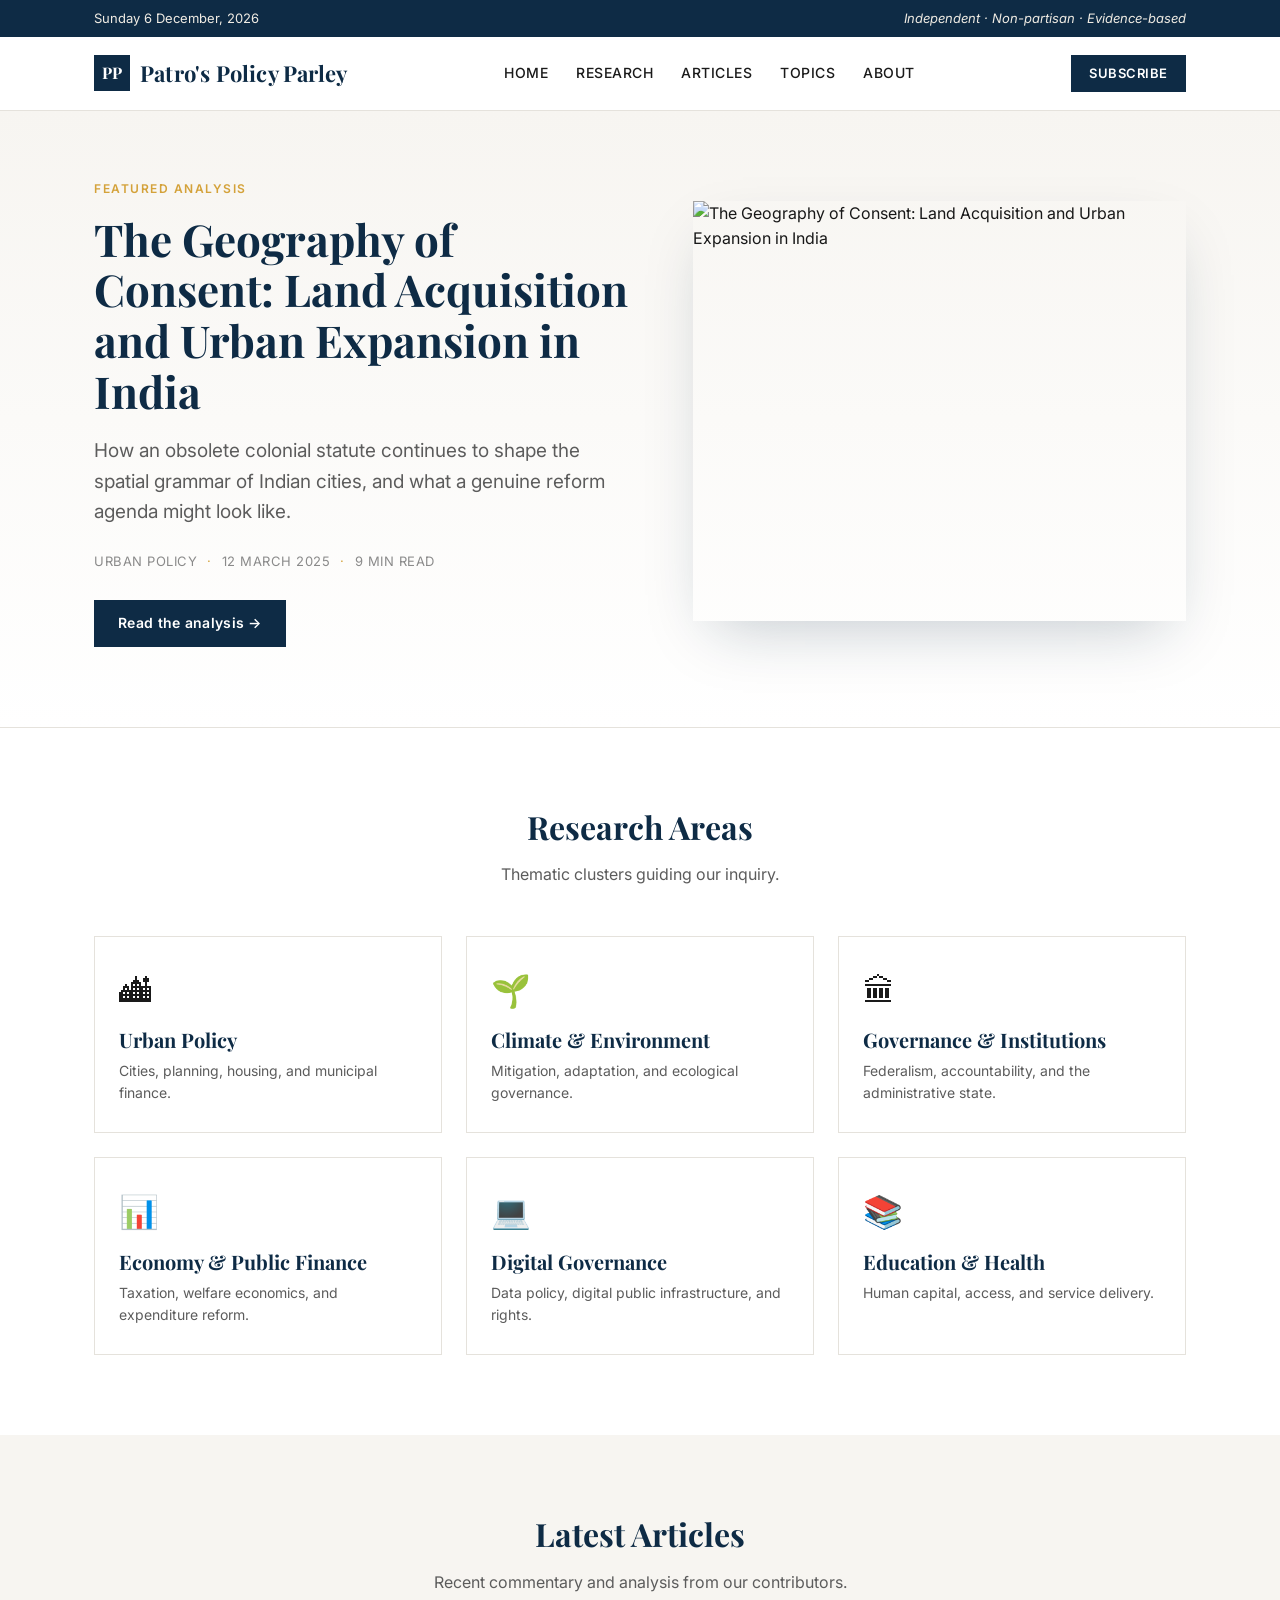
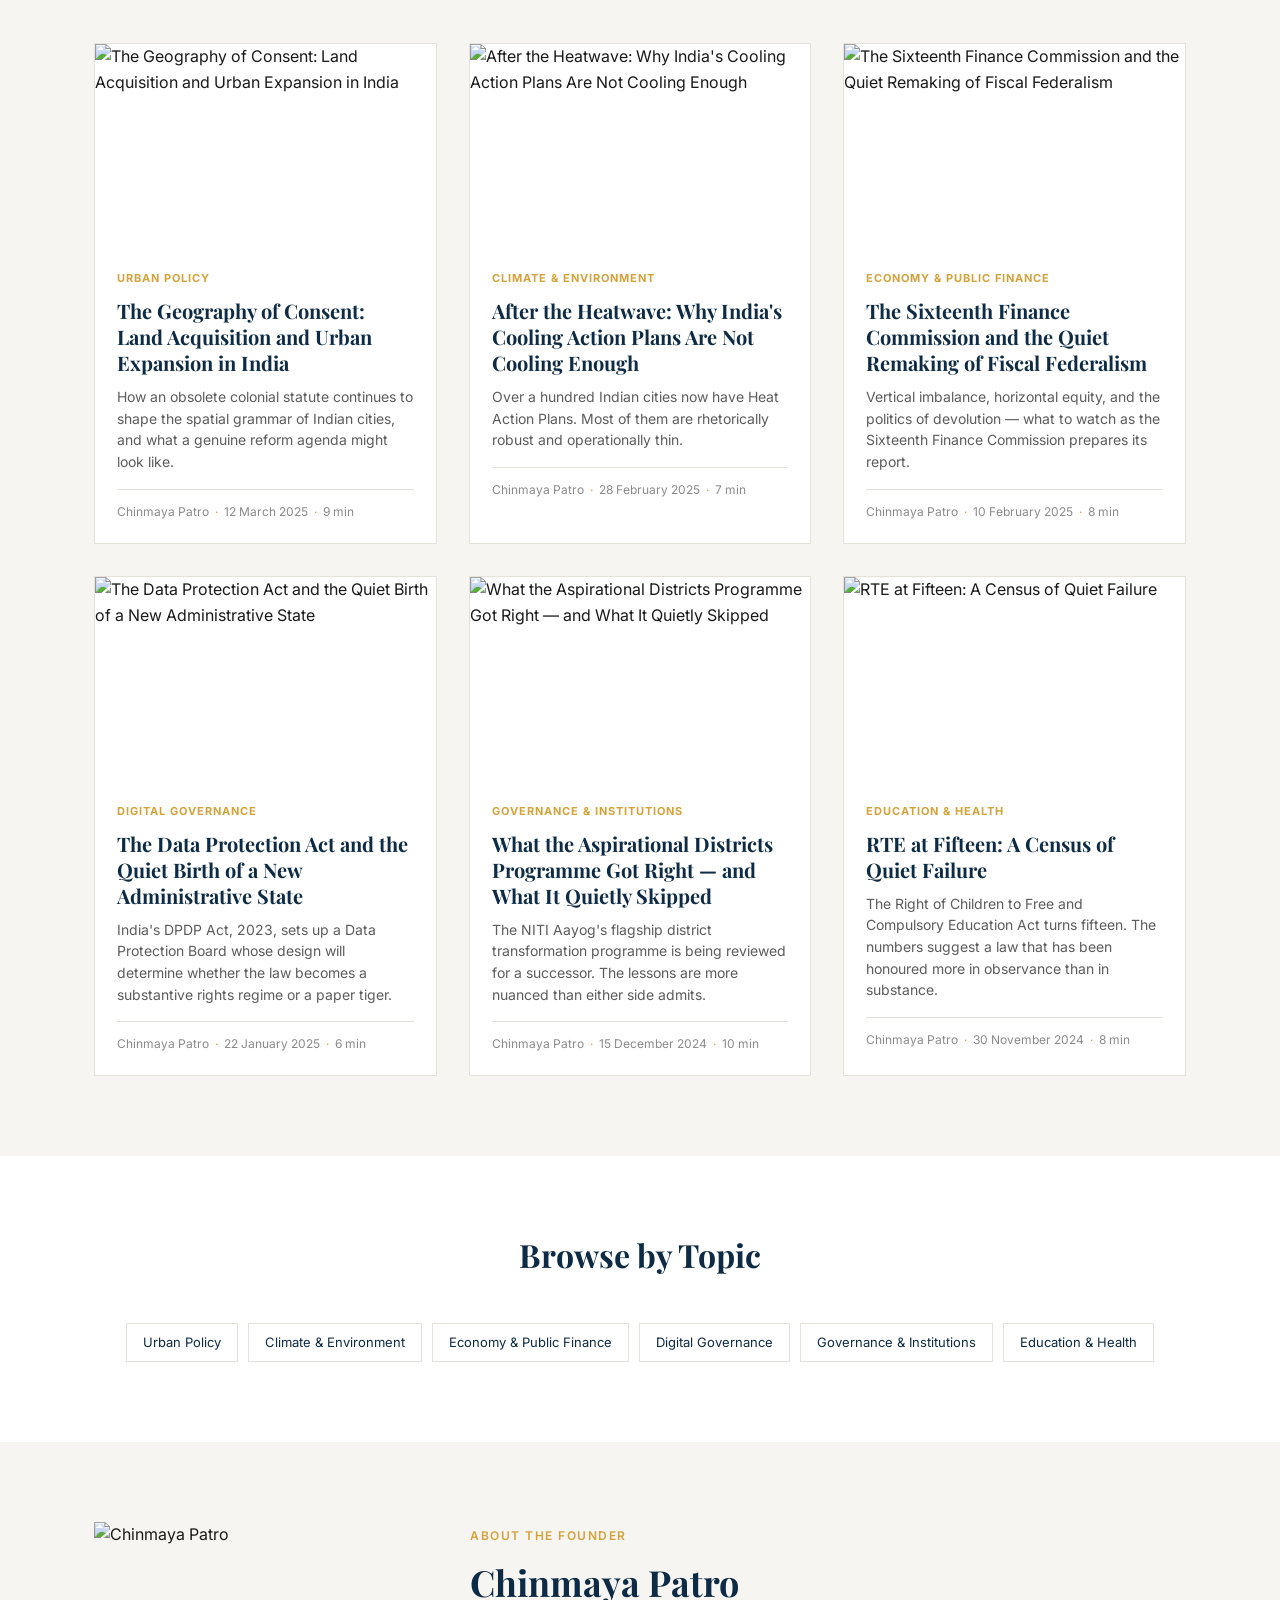
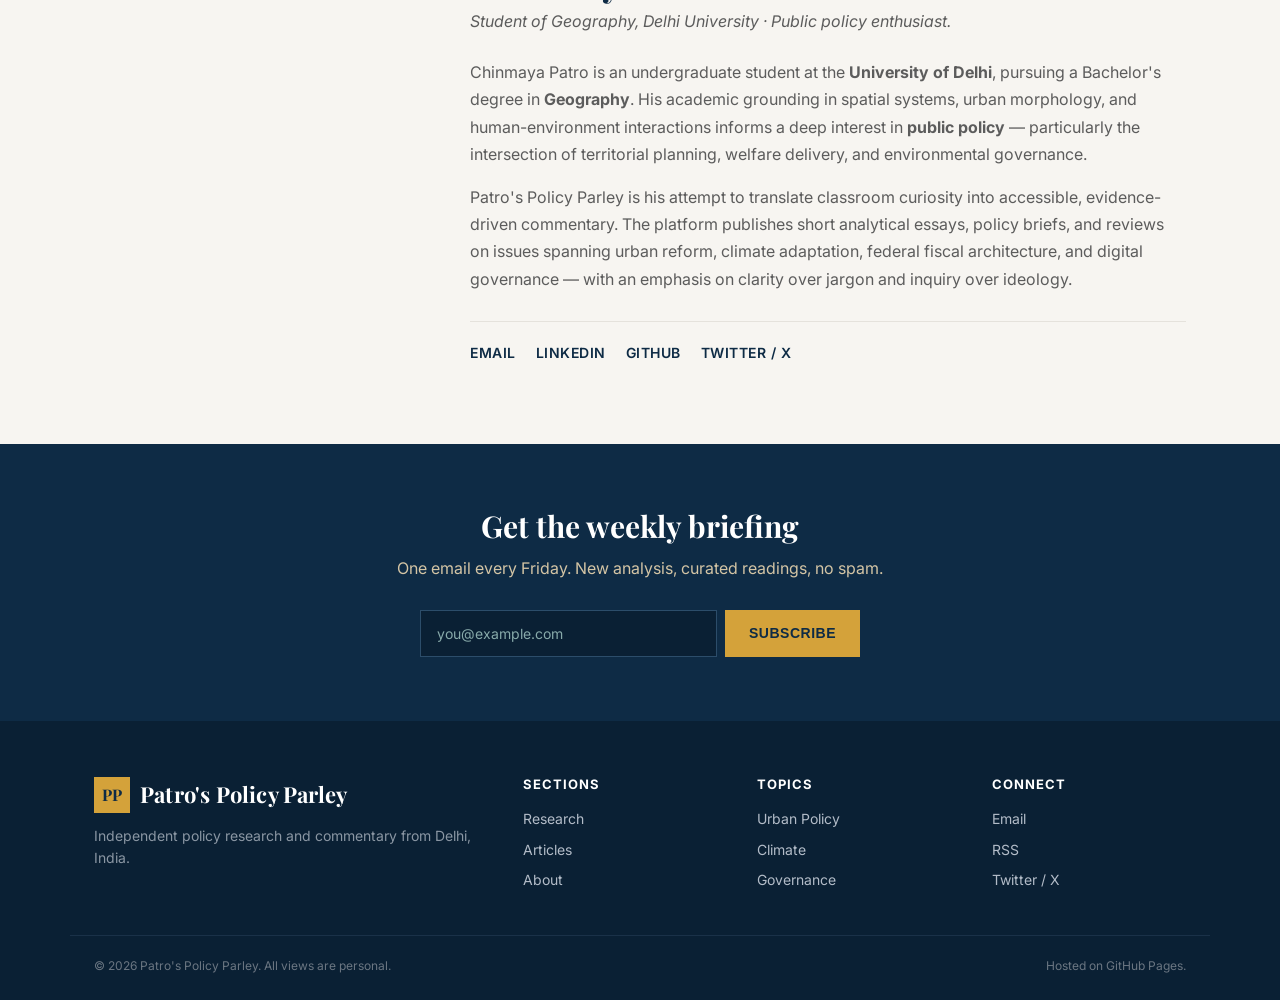
==== index.html @ be8dade0 "Add files via upload" ====
<!DOCTYPE html>
<html lang="en">
<head>
  <meta charset="UTF-8" />
  <meta name="viewport" content="width=device-width, initial-scale=1.0" />
  <title>Patro's Policy Parley — Independent Policy Research & Commentary</title>
  <link rel="preconnect" href="https://fonts.googleapis.com">
  <link rel="preconnect" href="https://fonts.gstatic.com" crossorigin>
  <link href="https://fonts.googleapis.com/css2?family=Playfair+Display:wght@600;700;800&family=Inter:wght@400;500;600;700&display=swap" rel="stylesheet">
  <link rel="stylesheet" href="styles.css" />
</head>
<body>
  <!-- Top Bar -->
  <div class="topbar">
    <div class="container topbar-inner">
      <span class="topbar-date" id="topbarDate"></span>
      <span class="topbar-tagline">Independent · Non-partisan · Evidence-based</span>
    </div>
  </div>

  <!-- Header -->
  <header class="site-header">
    <div class="container header-inner">
      <a href="index.html" class="brand">
        <span class="brand-mark">PP</span>
        <span class="brand-name">Patro's Policy Parley</span>
      </a>
      <nav class="main-nav">
        <a href="index.html">Home</a>
        <a href="index.html#research">Research</a>
        <a href="index.html#articles">Articles</a>
        <a href="index.html#topics">Topics</a>
        <a href="index.html#about">About</a>
      </nav>
      <a href="index.html#subscribe" class="btn-subscribe">Subscribe</a>
    </div>
  </header>

  <!-- Hero -->
  <section class="hero">
    <div class="container hero-grid">
      <div class="hero-text">
        <span class="eyebrow">Featured Analysis</span>
        <h1 id="heroTitle">Loading…</h1>
        <p id="heroExcerpt" class="hero-excerpt"></p>
        <div class="hero-meta" id="heroMeta"></div>
        <a id="heroLink" href="#" class="btn-primary">Read the analysis →</a>
      </div>
      <div class="hero-image">
        <img id="heroImage" src="" alt="Featured article cover" />
      </div>
    </div>
  </section>

  <!-- Research Areas -->
  <section id="research" class="section">
    <div class="container">
      <div class="section-head">
        <h2>Research Areas</h2>
        <p>Thematic clusters guiding our inquiry.</p>
      </div>
      <div class="topics-grid" id="topicsGrid"></div>
    </div>
  </section>

  <!-- Latest Articles -->
  <section id="articles" class="section section-alt">
    <div class="container">
      <div class="section-head">
        <h2>Latest Articles</h2>
        <p>Recent commentary and analysis from our contributors.</p>
      </div>
      <div class="article-grid" id="articleGrid"></div>
    </div>
  </section>

  <!-- Topics Tags -->
  <section id="topics" class="section">
    <div class="container">
      <div class="section-head">
        <h2>Browse by Topic</h2>
      </div>
      <div class="tag-cloud" id="tagCloud"></div>
    </div>
  </section>

  <!-- About -->
  <section id="about" class="section section-alt">
    <div class="container about-grid">
      <div class="about-photo">
        <img src="https://images.unsplash.com/photo-1633332757620-1fd1f9ff0f5b?w=600&q=80" alt="Chinmaya Patro" />
      </div>
      <div class="about-text">
        <span class="eyebrow">About the Founder</span>
        <h2>Chinmaya Patro</h2>
        <p class="about-lede">Student of Geography, Delhi University · Public policy enthusiast.</p>
        <p>
          Chinmaya Patro is an undergraduate student at the <strong>University of Delhi</strong>,
          pursuing a Bachelor's degree in <strong>Geography</strong>. His academic grounding in
          spatial systems, urban morphology, and human-environment interactions informs a
          deep interest in <strong>public policy</strong> — particularly the intersection of
          territorial planning, welfare delivery, and environmental governance.
        </p>
        <p>
          Patro's Policy Parley is his attempt to translate classroom curiosity into accessible,
          evidence-driven commentary. The platform publishes short analytical essays, policy
          briefs, and reviews on issues spanning urban reform, climate adaptation, federal
          fiscal architecture, and digital governance — with an emphasis on clarity over jargon
          and inquiry over ideology.
        </p>
        <div class="about-links">
          <a href="mailto:chinmaya@example.com">Email</a>
          <a href="https://linkedin.com" target="_blank" rel="noopener">LinkedIn</a>
          <a href="https://github.com" target="_blank" rel="noopener">GitHub</a>
          <a href="https://twitter.com" target="_blank" rel="noopener">Twitter / X</a>
        </div>
      </div>
    </div>
  </section>

  <!-- Subscribe -->
  <section id="subscribe" class="subscribe">
    <div class="container subscribe-inner">
      <h2>Get the weekly briefing</h2>
      <p>One email every Friday. New analysis, curated readings, no spam.</p>
      <form class="subscribe-form" onsubmit="event.preventDefault(); alert('Thanks! This is a static demo form.');">
        <input type="email" placeholder="you@example.com" required />
        <button type="submit">Subscribe</button>
      </form>
    </div>
  </section>

  <!-- Footer -->
  <footer class="site-footer">
    <div class="container footer-grid">
      <div>
        <div class="brand">
          <span class="brand-mark">PP</span>
          <span class="brand-name">Patro's Policy Parley</span>
        </div>
        <p class="footer-blurb">Independent policy research and commentary from Delhi, India.</p>
      </div>
      <div>
        <h4>Sections</h4>
        <a href="index.html#research">Research</a>
        <a href="index.html#articles">Articles</a>
        <a href="index.html#about">About</a>
      </div>
      <div>
        <h4>Topics</h4>
        <a href="index.html#topics">Urban Policy</a>
        <a href="index.html#topics">Climate</a>
        <a href="index.html#topics">Governance</a>
      </div>
      <div>
        <h4>Connect</h4>
        <a href="#">Email</a>
        <a href="#">RSS</a>
        <a href="#">Twitter / X</a>
      </div>
    </div>
    <div class="container footer-bottom">
      <span>© <span id="year"></span> Patro's Policy Parley. All views are personal.</span>
      <span>Hosted on GitHub Pages.</span>
    </div>
  </footer>

  <script src="data.js"></script>
  <script src="app.js"></script>
</body>
</html>
---- styles.css ----
:root {
  --bg: #ffffff;
  --bg-alt: #f7f5f1;
  --text: #1a1a1a;
  --text-muted: #5c5c5c;
  --text-faint: #8a8a8a;
  --accent: #0e2b45;       /* navy, classic think-tank */
  --accent-soft: #d4a23a;  /* muted gold */
  --border: #e5e2dc;
  --max-width: 1140px;
  --radius: 4px;
}

* { box-sizing: border-box; }

html { scroll-behavior: smooth; }

body {
  margin: 0;
  font-family: "Inter", -apple-system, BlinkMacSystemFont, "Segoe UI", sans-serif;
  font-size: 16px;
  line-height: 1.6;
  color: var(--text);
  background: var(--bg);
  -webkit-font-smoothing: antialiased;
}

h1, h2, h3, h4 {
  font-family: "Playfair Display", Georgia, serif;
  font-weight: 700;
  line-height: 1.2;
  color: var(--accent);
  margin: 0 0 0.5em;
}

p { margin: 0 0 1em; }

a { color: var(--accent); text-decoration: none; transition: color .15s ease; }
a:hover { color: var(--accent-soft); }

img { max-width: 100%; display: block; }

.container {
  max-width: var(--max-width);
  margin: 0 auto;
  padding: 0 24px;
}

/* Top Bar */
.topbar {
  background: var(--accent);
  color: #f0ece4;
  font-size: 13px;
  padding: 8px 0;
}
.topbar-inner {
  display: flex;
  justify-content: space-between;
  align-items: center;
}
.topbar-tagline { font-style: italic; }
.back-link { color: #f0ece4; }
.back-link:hover { color: var(--accent-soft); }

/* Header */
.site-header {
  background: var(--bg);
  border-bottom: 1px solid var(--border);
  padding: 18px 0;
  position: sticky;
  top: 0;
  z-index: 50;
}
.header-inner {
  display: flex;
  align-items: center;
  justify-content: space-between;
  gap: 24px;
}
.brand {
  display: flex;
  align-items: center;
  gap: 10px;
  color: var(--accent);
  font-weight: 700;
}
.brand-mark {
  display: inline-flex;
  align-items: center;
  justify-content: center;
  width: 36px;
  height: 36px;
  background: var(--accent);
  color: #fff;
  font-family: "Playfair Display", serif;
  font-size: 16px;
  letter-spacing: 0.5px;
}
.brand-name {
  font-family: "Playfair Display", serif;
  font-size: 22px;
  letter-spacing: 0.2px;
}
.main-nav {
  display: flex;
  gap: 28px;
}
.main-nav a {
  font-size: 14px;
  font-weight: 500;
  color: var(--text);
  text-transform: uppercase;
  letter-spacing: 0.5px;
}
.main-nav a:hover { color: var(--accent); }
.btn-subscribe {
  background: var(--accent);
  color: #fff !important;
  padding: 8px 18px;
  font-size: 13px;
  font-weight: 600;
  letter-spacing: 0.5px;
  text-transform: uppercase;
}
.btn-subscribe:hover { background: var(--accent-soft); color: var(--accent) !important; }

/* Hero */
.hero {
  padding: 64px 0 80px;
  border-bottom: 1px solid var(--border);
  background:
    linear-gradient(180deg, var(--bg-alt) 0%, #fff 100%);
}
.hero-grid {
  display: grid;
  grid-template-columns: 1.1fr 1fr;
  gap: 56px;
  align-items: center;
}
.eyebrow {
  display: inline-block;
  font-family: "Inter", sans-serif;
  font-size: 12px;
  font-weight: 600;
  text-transform: uppercase;
  letter-spacing: 1.5px;
  color: var(--accent-soft);
  margin-bottom: 16px;
}
.hero h1 { font-size: 44px; line-height: 1.15; margin-bottom: 20px; }
.hero-excerpt {
  font-size: 19px;
  color: var(--text-muted);
  line-height: 1.6;
  margin-bottom: 24px;
  max-width: 540px;
}
.hero-meta {
  font-size: 13px;
  color: var(--text-faint);
  text-transform: uppercase;
  letter-spacing: 0.5px;
  margin-bottom: 28px;
  display: flex;
  gap: 10px;
  flex-wrap: wrap;
}
.hero-meta .dot { color: var(--accent-soft); }
.btn-primary {
  display: inline-block;
  background: var(--accent);
  color: #fff !important;
  padding: 12px 24px;
  font-size: 14px;
  font-weight: 600;
  letter-spacing: 0.3px;
}
.btn-primary:hover { background: var(--accent-soft); color: var(--accent) !important; }
.hero-image img {
  width: 100%;
  height: 420px;
  object-fit: cover;
  filter: contrast(1.02);
  box-shadow: 0 24px 60px -20px rgba(14,43,69,0.25);
}

/* Section */
.section { padding: 80px 0; }
.section-alt { background: var(--bg-alt); }
.section-head {
  text-align: center;
  margin-bottom: 48px;
}
.section-head h2 { font-size: 32px; }
.section-head p { color: var(--text-muted); font-size: 16px; }

/* Topics Grid */
.topics-grid {
  display: grid;
  grid-template-columns: repeat(3, 1fr);
  gap: 24px;
}
.topic-card {
  background: #fff;
  border: 1px solid var(--border);
  padding: 28px 24px;
  transition: all .2s ease;
}
.topic-card:hover {
  border-color: var(--accent);
  transform: translateY(-2px);
  box-shadow: 0 16px 40px -24px rgba(14,43,69,0.35);
}
.topic-icon { font-size: 32px; margin-bottom: 12px; }
.topic-card h3 { font-size: 20px; margin-bottom: 8px; }
.topic-card p { font-size: 14px; color: var(--text-muted); margin: 0; }

/* Article Grid */
.article-grid {
  display: grid;
  grid-template-columns: repeat(3, 1fr);
  gap: 32px;
}
.article-card {
  display: flex;
  flex-direction: column;
  background: #fff;
  border: 1px solid var(--border);
  color: var(--text);
  transition: all .2s ease;
}
.article-card:hover {
  border-color: var(--accent);
  transform: translateY(-3px);
  box-shadow: 0 20px 50px -25px rgba(14,43,69,0.3);
  color: var(--text);
}
.article-card-img img {
  width: 100%;
  height: 200px;
  object-fit: cover;
}
.article-card-body { padding: 20px 22px 22px; }
.article-card-cat {
  display: inline-block;
  font-size: 11px;
  font-weight: 700;
  letter-spacing: 1px;
  text-transform: uppercase;
  color: var(--accent-soft);
  margin-bottom: 10px;
}
.article-card h3 { font-size: 20px; line-height: 1.3; margin-bottom: 10px; }
.article-card p {
  font-size: 14px;
  color: var(--text-muted);
  margin-bottom: 16px;
  line-height: 1.55;
}
.article-card-meta {
  font-size: 12px;
  color: var(--text-faint);
  display: flex;
  gap: 6px;
  flex-wrap: wrap;
  border-top: 1px solid var(--border);
  padding-top: 12px;
}
.article-card-meta .dot { color: var(--accent-soft); }

/* Tag Cloud */
.tag-cloud {
  display: flex;
  flex-wrap: wrap;
  gap: 10px;
  justify-content: center;
}
.tag {
  display: inline-block;
  padding: 8px 16px;
  border: 1px solid var(--border);
  background: #fff;
  font-size: 13px;
  color: var(--accent);
}
.tag:hover { background: var(--accent); color: #fff !important; border-color: var(--accent); }

/* About */
.about-grid {
  display: grid;
  grid-template-columns: 320px 1fr;
  gap: 56px;
  align-items: start;
}
.about-photo img {
  width: 100%;
  aspect-ratio: 1 / 1;
  object-fit: cover;
  filter: grayscale(0.1);
}
.about-text h2 { font-size: 36px; margin-bottom: 4px; }
.about-lede {
  font-size: 17px;
  color: var(--accent-soft);
  font-style: italic;
  margin-bottom: 24px;
}
.about-text p {
  font-size: 16px;
  line-height: 1.7;
  color: var(--text-muted);
}
.about-links {
  display: flex;
  gap: 20px;
  margin-top: 28px;
  padding-top: 20px;
  border-top: 1px solid var(--border);
  font-size: 14px;
  font-weight: 600;
  text-transform: uppercase;
  letter-spacing: 0.5px;
}

/* Subscribe */
.subscribe {
  background: var(--accent);
  color: #fff;
  padding: 64px 0;
  text-align: center;
}
.subscribe h2 { color: #fff; font-size: 30px; margin-bottom: 12px; }
.subscribe p { color: #d4c5a5; margin-bottom: 28px; }
.subscribe-form {
  display: flex;
  gap: 8px;
  max-width: 440px;
  margin: 0 auto;
}
.subscribe-form input {
  flex: 1;
  padding: 14px 16px;
  border: 1px solid #2c4d6a;
  background: #0a2034;
  color: #fff;
  font-size: 14px;
  font-family: inherit;
}
.subscribe-form input::placeholder { color: #8aa; }
.subscribe-form button {
  padding: 14px 24px;
  background: var(--accent-soft);
  border: none;
  color: var(--accent);
  font-weight: 700;
  font-size: 14px;
  cursor: pointer;
  text-transform: uppercase;
  letter-spacing: 0.5px;
}
.subscribe-form button:hover { background: #e6b755; }

/* Article Page */
.article-page { padding: 48px 0 64px; }
.article-container {
  max-width: 760px;
  margin: 0 auto;
}
.article-header { text-align: center; margin-bottom: 36px; }
.article-header h1 { font-size: 40px; line-height: 1.2; margin: 12px 0 28px; }
.article-byline {
  display: flex;
  justify-content: center;
  border-top: 1px solid var(--border);
  border-bottom: 1px solid var(--border);
  padding: 20px 0;
}
.author {
  display: flex;
  align-items: center;
  gap: 14px;
}
.author img {
  width: 56px;
  height: 56px;
  border-radius: 50%;
  object-fit: cover;
}
.author-name { font-weight: 600; color: var(--text); font-size: 15px; }
.author-meta { font-size: 13px; color: var(--text-faint); }
.article-cover {
  margin: 0 0 36px;
}
.article-cover img { width: 100%; max-height: 460px; object-fit: cover; }
.article-body {
  font-family: "Source Serif 4", Georgia, serif;
  font-size: 19px;
  line-height: 1.75;
  color: #232323;
}
.article-body p { margin-bottom: 1.4em; }
.article-body p:first-letter {
  font-family: "Playfair Display", serif;
  font-size: 3.4em;
  font-weight: 700;
  float: left;
  line-height: 0.9;
  padding: 4px 10px 0 0;
  color: var(--accent);
}
.article-footer {
  margin-top: 48px;
  padding-top: 24px;
  border-top: 1px solid var(--border);
}
.article-disclaimer {
  font-size: 13px;
  color: var(--text-faint);
  font-style: italic;
  text-align: center;
  margin-bottom: 20px;
}
.article-share {
  display: flex;
  gap: 20px;
  justify-content: center;
  font-size: 13px;
  font-weight: 600;
  text-transform: uppercase;
  letter-spacing: 0.5px;
}

/* Footer */
.site-footer {
  background: #0a2034;
  color: #c5cad3;
  padding: 56px 0 24px;
}
.footer-grid {
  display: grid;
  grid-template-columns: 2fr 1fr 1fr 1fr;
  gap: 40px;
  padding-bottom: 36px;
  border-bottom: 1px solid #1a3148;
}
.footer-grid .brand { color: #fff; }
.footer-grid .brand-mark { background: var(--accent-soft); color: var(--accent); }
.footer-blurb { font-size: 14px; color: #8a96a3; margin-top: 12px; }
.footer-grid h4 {
  color: #fff;
  font-family: "Inter", sans-serif;
  font-size: 13px;
  text-transform: uppercase;
  letter-spacing: 1px;
  margin-bottom: 16px;
}
.footer-grid a {
  display: block;
  color: #b3bcc8;
  font-size: 14px;
  margin-bottom: 8px;
}
.footer-grid a:hover { color: var(--accent-soft); }
.footer-bottom {
  display: flex;
  justify-content: space-between;
  font-size: 12px;
  color: #6b7682;
  padding-top: 20px;
}

/* Responsive */
@media (max-width: 900px) {
  .hero-grid { grid-template-columns: 1fr; gap: 32px; }
  .hero-image img { height: 300px; }
  .hero h1 { font-size: 32px; }
  .topics-grid { grid-template-columns: repeat(2, 1fr); }
  .article-grid { grid-template-columns: repeat(2, 1fr); }
  .about-grid { grid-template-columns: 1fr; gap: 32px; }
  .about-photo img { max-width: 280px; }
  .footer-grid { grid-template-columns: 1fr 1fr; }
  .main-nav { display: none; }
}
@media (max-width: 600px) {
  .topics-grid, .article-grid { grid-template-columns: 1fr; }
  .article-header h1 { font-size: 28px; }
  .article-body { font-size: 17px; }
  .footer-grid { grid-template-columns: 1fr; }
  .footer-bottom { flex-direction: column; gap: 8px; }
  .subscribe-form { flex-direction: column; }
}
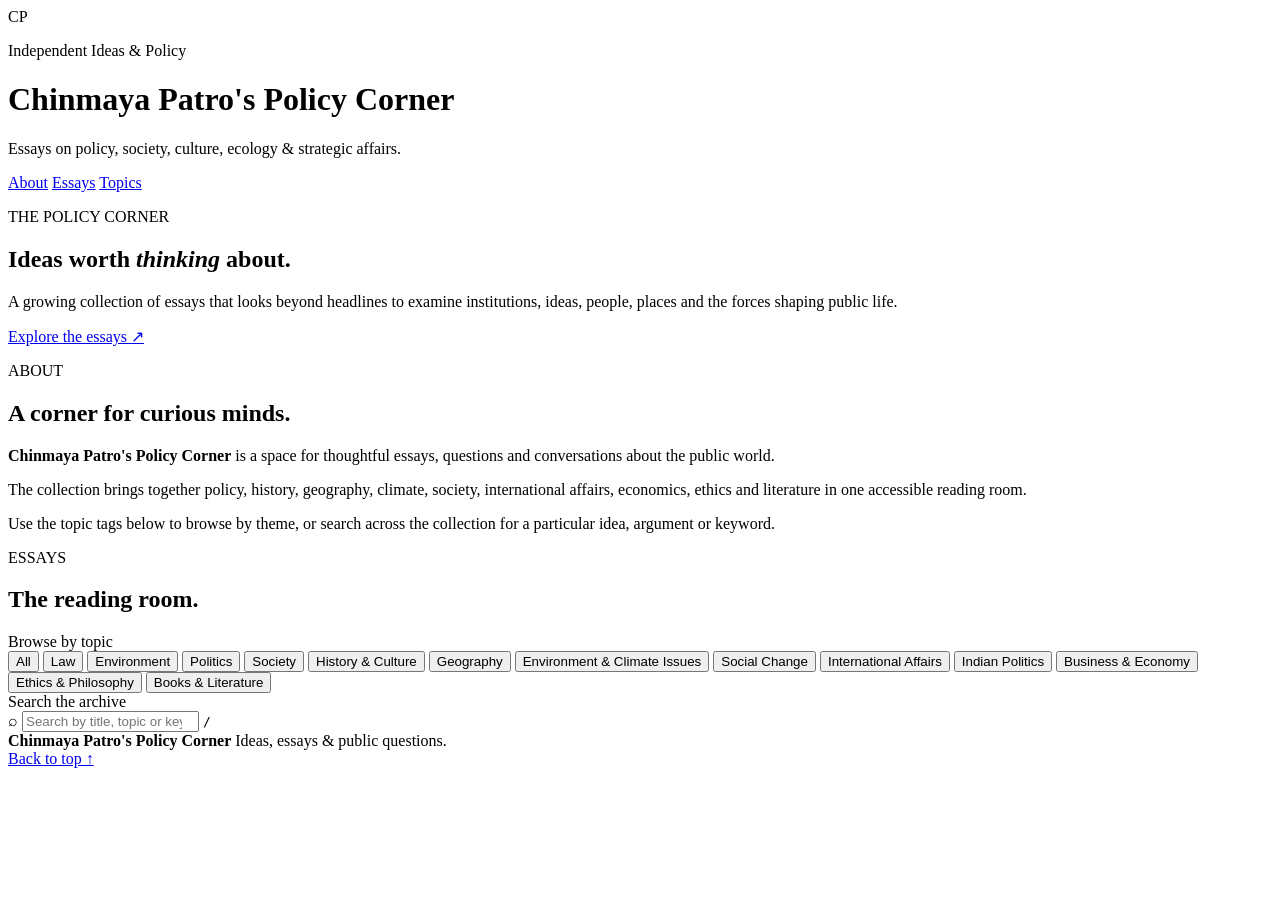
==== commit 429c034c: "Update index.html" ====
--- a/index.html
+++ b/index.html
@@ -1,171 +1,128 @@
 <!DOCTYPE html>
 <html lang="en">
 <head>
-  <meta charset="UTF-8" />
-  <meta name="viewport" content="width=device-width, initial-scale=1.0" />
-  <title>Patro's Policy Parley — Independent Policy Research & Commentary</title>
-  <link rel="preconnect" href="https://fonts.googleapis.com">
-  <link rel="preconnect" href="https://fonts.gstatic.com" crossorigin>
-  <link href="https://fonts.googleapis.com/css2?family=Playfair+Display:wght@600;700;800&family=Inter:wght@400;500;600;700&display=swap" rel="stylesheet">
-  <link rel="stylesheet" href="styles.css" />
+  <meta charset="UTF-8">
+  <meta name="viewport" content="width=device-width, initial-scale=1.0">
+  <meta name="description" content="Chinmaya Patro's Policy Corner — essays and ideas on policy, society, culture, ecology and global affairs.">
+  <title>Chinmaya Patro's Policy Corner</title>
+  <link rel="stylesheet" href="css/styles.css">
 </head>
 <body>
-  <!-- Top Bar -->
-  <div class="topbar">
-    <div class="container topbar-inner">
-      <span class="topbar-date" id="topbarDate"></span>
-      <span class="topbar-tagline">Independent · Non-partisan · Evidence-based</span>
-    </div>
+  <div class="site-shell">
+
+    <header class="masthead">
+      <div class="brand-mark" aria-hidden="true">CP</div>
+      <div class="brand-copy">
+        <p class="eyebrow">Independent Ideas &amp; Policy</p>
+        <h1>Chinmaya Patro's <span>Policy Corner</span></h1>
+        <p class="tagline">Essays on policy, society, culture, ecology &amp; strategic affairs.</p>
+      </div>
+    </header>
+
+    <nav class="site-nav" aria-label="Primary navigation">
+      <a href="#about">About</a>
+      <a href="#essays">Essays</a>
+      <a href="#topics">Topics</a>
+    </nav>
+
+    <main>
+      <section class="hero" aria-labelledby="hero-title">
+        <div class="hero-copy">
+          <p class="section-kicker">THE POLICY CORNER</p>
+          <h2 id="hero-title">Ideas worth <em>thinking</em> about.</h2>
+          <p class="hero-lede">
+            A growing collection of essays that looks beyond headlines to examine institutions,
+            ideas, people, places and the forces shaping public life.
+          </p>
+          <a class="hero-cta" href="#essays">Explore the essays <span>↗</span></a>
+        </div>
+        <div class="hero-art" aria-hidden="true">
+          <div class="orbit orbit-one"></div>
+          <div class="orbit orbit-two"></div>
+          <div class="sun"></div>
+          <div class="dot dot-a"></div>
+          <div class="dot dot-b"></div>
+          <div class="dot dot-c"></div>
+        </div>
+      </section>
+
+      <section class="about-section" id="about" aria-labelledby="about-title">
+        <div class="section-heading">
+          <p class="section-kicker">ABOUT</p>
+          <h2 id="about-title">A corner for <span>curious minds.</span></h2>
+        </div>
+        <div class="about-grid">
+          <p class="about-lede">
+            <strong>Chinmaya Patro's Policy Corner</strong> is a space for thoughtful essays,
+            questions and conversations about the public world.
+          </p>
+          <div class="about-text">
+            <p>
+              The collection brings together policy, history, geography, climate, society,
+              international affairs, economics, ethics and literature in one accessible reading room.
+            </p>
+            <p>
+              Use the topic tags below to browse by theme, or search across the collection for a
+              particular idea, argument or keyword.
+            </p>
+          </div>
+        </div>
+      </section>
+
+      <section class="essays-section" id="essays" aria-labelledby="essays-title">
+        <div class="section-heading essays-heading">
+          <div>
+            <p class="section-kicker">ESSAYS</p>
+            <h2 id="essays-title">The reading room.</h2>
+          </div>
+          <span class="essay-count" id="essay-count" aria-live="polite"></span>
+        </div>
+
+        <div class="topic-area" id="topics">
+          <div class="topic-label">Browse by topic</div>
+          <nav class="topic-nav" id="topic-filters" aria-label="Essay topics">
+            <button class="topic-btn active" data-topic="all">All</button>
+            <button class="topic-btn" data-topic="law">Law</button>
+            <button class="topic-btn" data-topic="environment">Environment</button>
+            <button class="topic-btn" data-topic="politics">Politics</button>
+            <button class="topic-btn" data-topic="society">Society</button>
+            <button class="topic-btn" data-topic="history-culture">History &amp; Culture</button>
+            <button class="topic-btn" data-topic="geography">Geography</button>
+            <button class="topic-btn" data-topic="environment-climate">Environment &amp; Climate Issues</button>
+            <button class="topic-btn" data-topic="social-change">Social Change</button>
+            <button class="topic-btn" data-topic="international-affairs">International Affairs</button>
+            <button class="topic-btn" data-topic="indian-politics">Indian Politics</button>
+            <button class="topic-btn" data-topic="business-economy">Business &amp; Economy</button>
+            <button class="topic-btn" data-topic="ethics-philosophy">Ethics &amp; Philosophy</button>
+            <button class="topic-btn" data-topic="books-literature">Books &amp; Literature</button>
+          </nav>
+        </div>
+
+        <div class="search-container">
+          <label class="search-label" for="search-box">Search the archive</label>
+          <div class="search-wrap">
+            <span class="search-icon" aria-hidden="true">⌕</span>
+            <input type="search" id="search-box" class="search-input" placeholder="Search by title, topic or keyword..." autocomplete="off">
+            <kbd>/</kbd>
+          </div>
+        </div>
+
+        <main class="article-grid" id="article-list" aria-live="polite">
+          <!-- Dynamic cards rendered by JS -->
+        </main>
+      </section>
+    </main>
+
+    <footer class="site-footer">
+      <div>
+        <strong>Chinmaya Patro's Policy Corner</strong>
+        <span>Ideas, essays &amp; public questions.</span>
+      </div>
+      <a href="#top" onclick="window.scrollTo({top:0, behavior:'smooth'}); return false;">Back to top ↑</a>
+    </footer>
   </div>
 
-  <!-- Header -->
-  <header class="site-header">
-    <div class="container header-inner">
-      <a href="index.html" class="brand">
-        <span class="brand-mark">PP</span>
-        <span class="brand-name">Patro's Policy Parley</span>
-      </a>
-      <nav class="main-nav">
-        <a href="index.html">Home</a>
-        <a href="index.html#research">Research</a>
-        <a href="index.html#articles">Articles</a>
-        <a href="index.html#topics">Topics</a>
-        <a href="index.html#about">About</a>
-      </nav>
-      <a href="index.html#subscribe" class="btn-subscribe">Subscribe</a>
-    </div>
-  </header>
-
-  <!-- Hero -->
-  <section class="hero">
-    <div class="container hero-grid">
-      <div class="hero-text">
-        <span class="eyebrow">Featured Analysis</span>
-        <h1 id="heroTitle">Loading…</h1>
-        <p id="heroExcerpt" class="hero-excerpt"></p>
-        <div class="hero-meta" id="heroMeta"></div>
-        <a id="heroLink" href="#" class="btn-primary">Read the analysis →</a>
-      </div>
-      <div class="hero-image">
-        <img id="heroImage" src="" alt="Featured article cover" />
-      </div>
-    </div>
-  </section>
-
-  <!-- Research Areas -->
-  <section id="research" class="section">
-    <div class="container">
-      <div class="section-head">
-        <h2>Research Areas</h2>
-        <p>Thematic clusters guiding our inquiry.</p>
-      </div>
-      <div class="topics-grid" id="topicsGrid"></div>
-    </div>
-  </section>
-
-  <!-- Latest Articles -->
-  <section id="articles" class="section section-alt">
-    <div class="container">
-      <div class="section-head">
-        <h2>Latest Articles</h2>
-        <p>Recent commentary and analysis from our contributors.</p>
-      </div>
-      <div class="article-grid" id="articleGrid"></div>
-    </div>
-  </section>
-
-  <!-- Topics Tags -->
-  <section id="topics" class="section">
-    <div class="container">
-      <div class="section-head">
-        <h2>Browse by Topic</h2>
-      </div>
-      <div class="tag-cloud" id="tagCloud"></div>
-    </div>
-  </section>
-
-  <!-- About -->
-  <section id="about" class="section section-alt">
-    <div class="container about-grid">
-      <div class="about-photo">
-        <img src="https://images.unsplash.com/photo-1633332757620-1fd1f9ff0f5b?w=600&q=80" alt="Chinmaya Patro" />
-      </div>
-      <div class="about-text">
-        <span class="eyebrow">About the Founder</span>
-        <h2>Chinmaya Patro</h2>
-        <p class="about-lede">Student of Geography, Delhi University · Public policy enthusiast.</p>
-        <p>
-          Chinmaya Patro is an undergraduate student at the <strong>University of Delhi</strong>,
-          pursuing a Bachelor's degree in <strong>Geography</strong>. His academic grounding in
-          spatial systems, urban morphology, and human-environment interactions informs a
-          deep interest in <strong>public policy</strong> — particularly the intersection of
-          territorial planning, welfare delivery, and environmental governance.
-        </p>
-        <p>
-          Patro's Policy Parley is his attempt to translate classroom curiosity into accessible,
-          evidence-driven commentary. The platform publishes short analytical essays, policy
-          briefs, and reviews on issues spanning urban reform, climate adaptation, federal
-          fiscal architecture, and digital governance — with an emphasis on clarity over jargon
-          and inquiry over ideology.
-        </p>
-        <div class="about-links">
-          <a href="mailto:chinmaya@example.com">Email</a>
-          <a href="https://linkedin.com" target="_blank" rel="noopener">LinkedIn</a>
-          <a href="https://github.com" target="_blank" rel="noopener">GitHub</a>
-          <a href="https://twitter.com" target="_blank" rel="noopener">Twitter / X</a>
-        </div>
-      </div>
-    </div>
-  </section>
-
-  <!-- Subscribe -->
-  <section id="subscribe" class="subscribe">
-    <div class="container subscribe-inner">
-      <h2>Get the weekly briefing</h2>
-      <p>One email every Friday. New analysis, curated readings, no spam.</p>
-      <form class="subscribe-form" onsubmit="event.preventDefault(); alert('Thanks! This is a static demo form.');">
-        <input type="email" placeholder="you@example.com" required />
-        <button type="submit">Subscribe</button>
-      </form>
-    </div>
-  </section>
-
-  <!-- Footer -->
-  <footer class="site-footer">
-    <div class="container footer-grid">
-      <div>
-        <div class="brand">
-          <span class="brand-mark">PP</span>
-          <span class="brand-name">Patro's Policy Parley</span>
-        </div>
-        <p class="footer-blurb">Independent policy research and commentary from Delhi, India.</p>
-      </div>
-      <div>
-        <h4>Sections</h4>
-        <a href="index.html#research">Research</a>
-        <a href="index.html#articles">Articles</a>
-        <a href="index.html#about">About</a>
-      </div>
-      <div>
-        <h4>Topics</h4>
-        <a href="index.html#topics">Urban Policy</a>
-        <a href="index.html#topics">Climate</a>
-        <a href="index.html#topics">Governance</a>
-      </div>
-      <div>
-        <h4>Connect</h4>
-        <a href="#">Email</a>
-        <a href="#">RSS</a>
-        <a href="#">Twitter / X</a>
-      </div>
-    </div>
-    <div class="container footer-bottom">
-      <span>© <span id="year"></span> Patro's Policy Parley. All views are personal.</span>
-      <span>Hosted on GitHub Pages.</span>
-    </div>
-  </footer>
-
-  <script src="data.js"></script>
-  <script src="app.js"></script>
+  <script src="js/articles-data.js"></script>
+  <script src="js/app.js"></script>
 </body>
-</html>+</html>
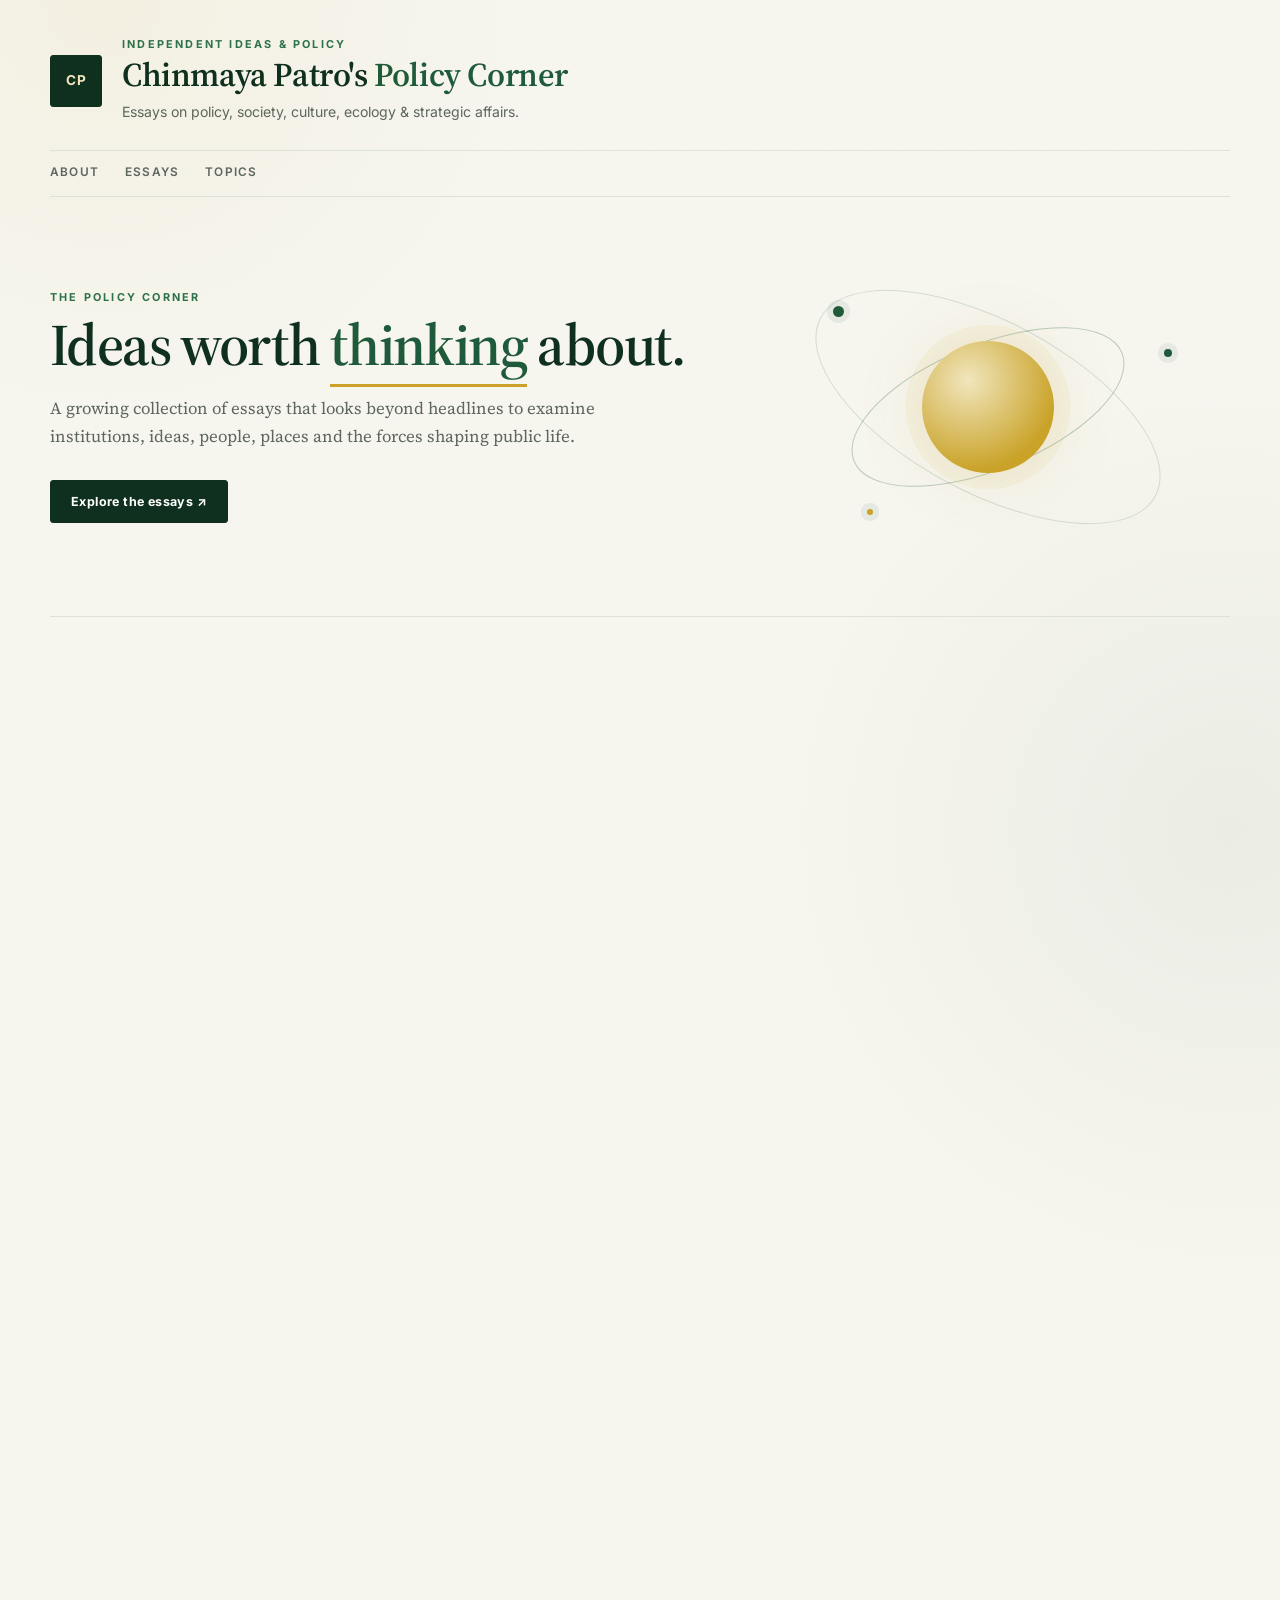
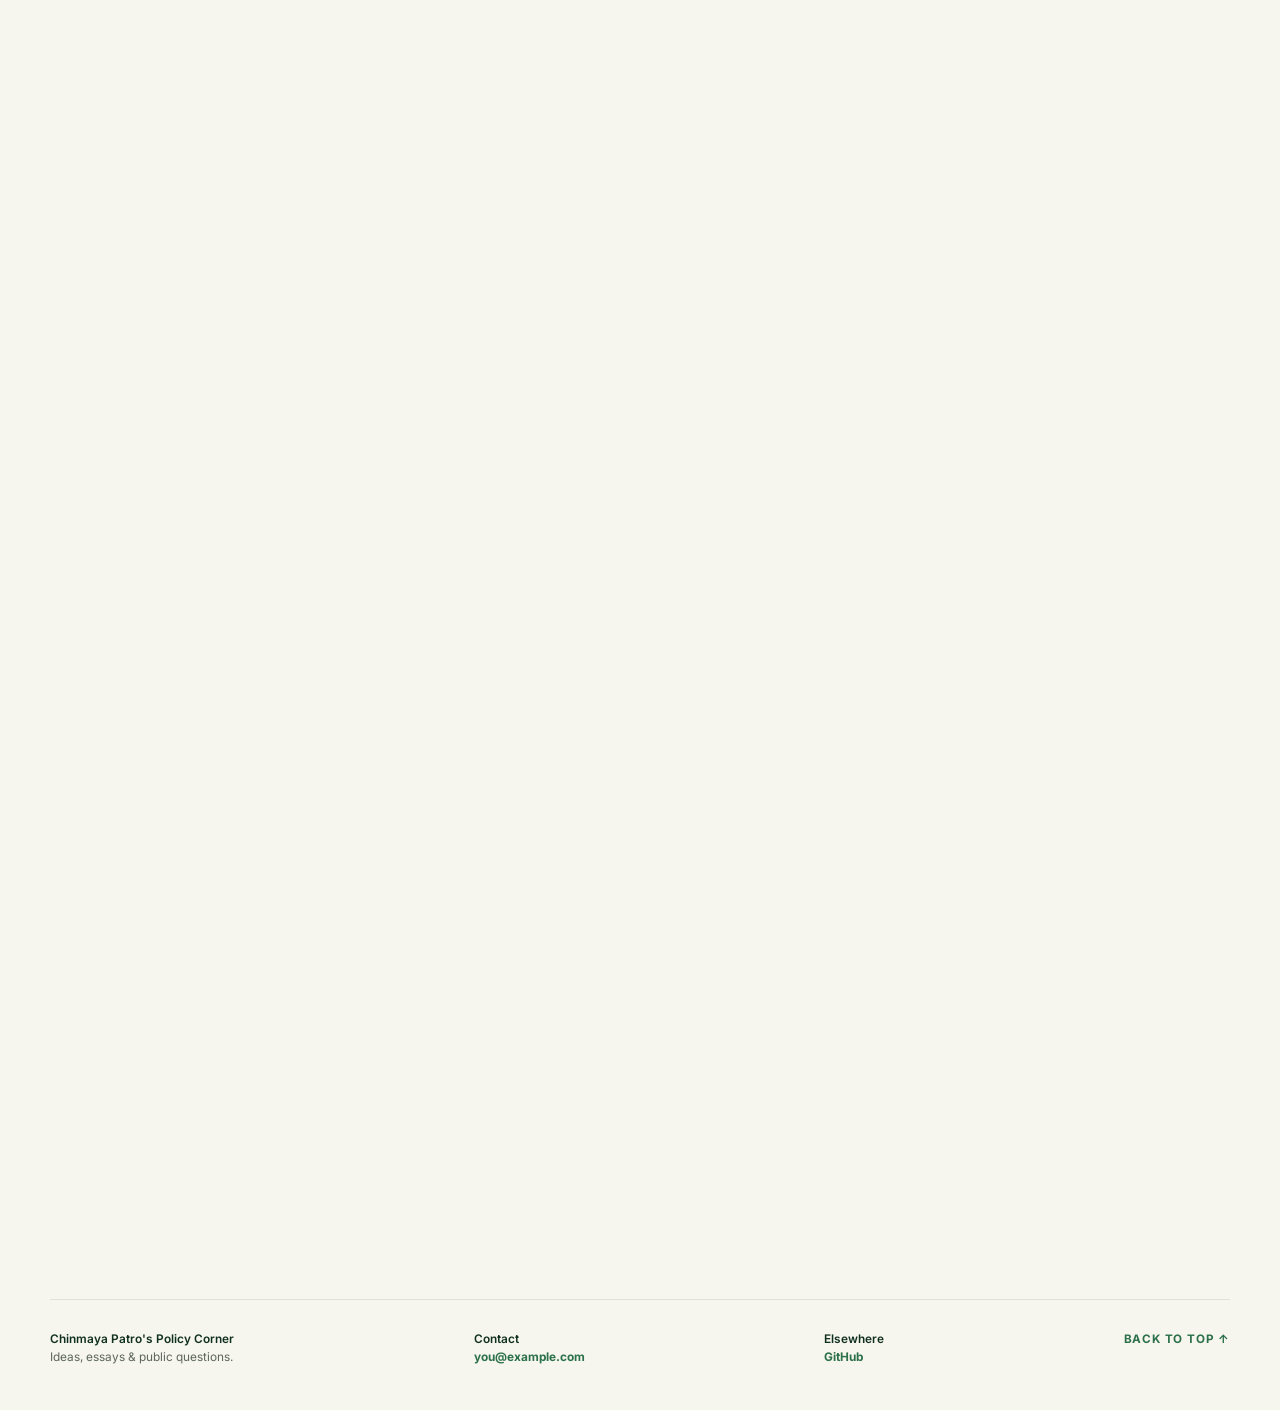
==== commit 3be3e8c8: "Update index.html" ====
--- a/index.html
+++ b/index.html
@@ -1,128 +1,374 @@
 <!DOCTYPE html>
 <html lang="en">
 <head>
-  <meta charset="UTF-8">
-  <meta name="viewport" content="width=device-width, initial-scale=1.0">
-  <meta name="description" content="Chinmaya Patro's Policy Corner — essays and ideas on policy, society, culture, ecology and global affairs.">
-  <title>Chinmaya Patro's Policy Corner</title>
-  <link rel="stylesheet" href="css/styles.css">
+<meta charset="UTF-8">
+<meta name="viewport" content="width=device-width, initial-scale=1.0">
+<title>Chinmaya Patro's Policy Corner</title>
+<meta name="description" content="Chinmaya Patro's Policy Corner — essays and ideas on policy, society, culture, ecology and global affairs.">
+<link rel="preconnect" href="https://fonts.googleapis.com">
+<link rel="stylesheet" href="styles.css">
 </head>
-<body>
-  <div class="site-shell">
-
-    <header class="masthead">
-      <div class="brand-mark" aria-hidden="true">CP</div>
-      <div class="brand-copy">
-        <p class="eyebrow">Independent Ideas &amp; Policy</p>
-        <h1>Chinmaya Patro's <span>Policy Corner</span></h1>
-        <p class="tagline">Essays on policy, society, culture, ecology &amp; strategic affairs.</p>
-      </div>
-    </header>
-
-    <nav class="site-nav" aria-label="Primary navigation">
-      <a href="#about">About</a>
-      <a href="#essays">Essays</a>
-      <a href="#topics">Topics</a>
-    </nav>
-
-    <main>
-      <section class="hero" aria-labelledby="hero-title">
-        <div class="hero-copy">
-          <p class="section-kicker">THE POLICY CORNER</p>
-          <h2 id="hero-title">Ideas worth <em>thinking</em> about.</h2>
-          <p class="hero-lede">
-            A growing collection of essays that looks beyond headlines to examine institutions,
-            ideas, people, places and the forces shaping public life.
-          </p>
-          <a class="hero-cta" href="#essays">Explore the essays <span>↗</span></a>
-        </div>
-        <div class="hero-art" aria-hidden="true">
-          <div class="orbit orbit-one"></div>
-          <div class="orbit orbit-two"></div>
-          <div class="sun"></div>
-          <div class="dot dot-a"></div>
-          <div class="dot dot-b"></div>
-          <div class="dot dot-c"></div>
-        </div>
-      </section>
-
-      <section class="about-section" id="about" aria-labelledby="about-title">
-        <div class="section-heading">
-          <p class="section-kicker">ABOUT</p>
-          <h2 id="about-title">A corner for <span>curious minds.</span></h2>
-        </div>
-        <div class="about-grid">
-          <p class="about-lede">
-            <strong>Chinmaya Patro's Policy Corner</strong> is a space for thoughtful essays,
-            questions and conversations about the public world.
-          </p>
-          <div class="about-text">
-            <p>
-              The collection brings together policy, history, geography, climate, society,
-              international affairs, economics, ethics and literature in one accessible reading room.
-            </p>
-            <p>
-              Use the topic tags below to browse by theme, or search across the collection for a
-              particular idea, argument or keyword.
-            </p>
-          </div>
-        </div>
-      </section>
-
-      <section class="essays-section" id="essays" aria-labelledby="essays-title">
-        <div class="section-heading essays-heading">
-          <div>
-            <p class="section-kicker">ESSAYS</p>
-            <h2 id="essays-title">The reading room.</h2>
-          </div>
-          <span class="essay-count" id="essay-count" aria-live="polite"></span>
-        </div>
-
-        <div class="topic-area" id="topics">
-          <div class="topic-label">Browse by topic</div>
-          <nav class="topic-nav" id="topic-filters" aria-label="Essay topics">
-            <button class="topic-btn active" data-topic="all">All</button>
-            <button class="topic-btn" data-topic="law">Law</button>
-            <button class="topic-btn" data-topic="environment">Environment</button>
-            <button class="topic-btn" data-topic="politics">Politics</button>
-            <button class="topic-btn" data-topic="society">Society</button>
-            <button class="topic-btn" data-topic="history-culture">History &amp; Culture</button>
-            <button class="topic-btn" data-topic="geography">Geography</button>
-            <button class="topic-btn" data-topic="environment-climate">Environment &amp; Climate Issues</button>
-            <button class="topic-btn" data-topic="social-change">Social Change</button>
-            <button class="topic-btn" data-topic="international-affairs">International Affairs</button>
-            <button class="topic-btn" data-topic="indian-politics">Indian Politics</button>
-            <button class="topic-btn" data-topic="business-economy">Business &amp; Economy</button>
-            <button class="topic-btn" data-topic="ethics-philosophy">Ethics &amp; Philosophy</button>
-            <button class="topic-btn" data-topic="books-literature">Books &amp; Literature</button>
-          </nav>
-        </div>
-
-        <div class="search-container">
-          <label class="search-label" for="search-box">Search the archive</label>
-          <div class="search-wrap">
-            <span class="search-icon" aria-hidden="true">⌕</span>
-            <input type="search" id="search-box" class="search-input" placeholder="Search by title, topic or keyword..." autocomplete="off">
-            <kbd>/</kbd>
-          </div>
-        </div>
-
-        <main class="article-grid" id="article-list" aria-live="polite">
-          <!-- Dynamic cards rendered by JS -->
-        </main>
-      </section>
-    </main>
-
-    <footer class="site-footer">
-      <div>
-        <strong>Chinmaya Patro's Policy Corner</strong>
-        <span>Ideas, essays &amp; public questions.</span>
-      </div>
-      <a href="#top" onclick="window.scrollTo({top:0, behavior:'smooth'}); return false;">Back to top ↑</a>
-    </footer>
-  </div>
-
-  <script src="js/articles-data.js"></script>
-  <script src="js/app.js"></script>
+<body id="top">
+
+<div class="site-shell">
+  <header class="masthead">
+    <div class="brand-mark">CP</div>
+    <div class="brand-copy">
+      <p class="eyebrow">Independent Ideas &amp; Policy</p>
+      <h1>Chinmaya Patro's <span>Policy Corner</span></h1>
+      <p class="tagline">Essays on policy, society, culture, ecology &amp; strategic affairs.</p>
+    </div>
+  </header>
+
+  <nav class="site-nav">
+    <a href="#about">About</a>
+    <a href="#essays">Essays</a>
+    <a href="#topics">Topics</a>
+  </nav>
+</div>
+
+<!-- ============ HERO ============ -->
+<section class="hero site-shell">
+  <div class="hero-copy">
+    <p class="section-kicker">The Policy Corner</p>
+    <h2>Ideas worth <em>thinking</em> about.</h2>
+    <p class="hero-lede">A growing collection of essays that looks beyond headlines to examine institutions, ideas, people, places and the forces shaping public life.</p>
+    <a class="hero-cta" href="#topics">Explore the essays ↗</a>
+  </div>
+  <div class="hero-art" aria-hidden="true">
+    <div class="orbit orbit-two"></div>
+    <div class="orbit"></div>
+    <div class="sun"></div>
+    <span class="dot dot-a"></span>
+    <span class="dot dot-b"></span>
+    <span class="dot dot-c"></span>
+  </div>
+</section>
+
+<main>
+
+  <!-- ============ SECTION 1: ABOUT ============ -->
+  <section id="about" class="about-section">
+    <div class="site-shell">
+      <p class="section-kicker">About</p>
+      <div class="section-heading"><h2>A corner for <span>curious minds</span>.</h2></div>
+      <div class="about-grid">
+        <p class="about-lede">Chinmaya Patro's Policy Corner is a space for thoughtful essays, questions and conversations about the public world.</p>
+        <div class="about-text">
+          <p>The collection brings together policy, history, geography, climate, society, international affairs, economics, ethics and literature in one accessible reading room.</p>
+          <p>Use the topics below to browse by theme, or search the archive for a particular idea, argument or keyword.</p>
+        </div>
+      </div>
+    </div>
+  </section>
+
+  <!-- ============ SECTION 2: ESSAYS (search entry point) ============ -->
+  <section id="essays" class="essays-section">
+    <div class="site-shell">
+      <div class="essays-heading">
+        <div>
+          <p class="section-kicker">Essays</p>
+          <div class="section-heading"><h2>The <span>reading room</span>.</h2></div>
+        </div>
+        <p class="essay-count">12 essays</p>
+      </div>
+
+      <div class="search-container">
+        <label class="search-label" for="essay-search">Search the archive</label>
+        <div class="search-wrap">
+          <span class="search-icon">⌕</span>
+          <input class="search-input" id="essay-search" type="search" placeholder="Search by title, topic or keyword">
+          <kbd>/</kbd>
+        </div>
+      </div>
+    </div>
+  </section>
+
+  <!-- ============ SECTION 3: TOPICS (articles listed topic-wise) ============ -->
+  <section id="topics" class="essays-section">
+    <div class="site-shell">
+      <p class="section-kicker">Topics</p>
+      <div class="section-heading"><h2>Browse by <span>topic</span>.</h2></div>
+
+      <div class="topic-area">
+        <p class="topic-label">Jump to a topic</p>
+        <nav class="topic-nav">
+          <a class="topic-btn" href="#topic-history">History</a>
+          <a class="topic-btn" href="#topic-geography">Geography</a>
+          <a class="topic-btn" href="#topic-polity">Polity</a>
+          <a class="topic-btn" href="#topic-diplomacy">Diplomacy</a>
+          <a class="topic-btn" href="#topic-philosophy">Philosophy</a>
+          <a class="topic-btn" href="#topic-culture">Culture</a>
+          <a class="topic-btn" href="#topic-society">Society</a>
+          <a class="topic-btn" href="#topic-ethics">Ethics</a>
+          <a class="topic-btn" href="#topic-governance">Governance</a>
+          <a class="topic-btn" href="#topic-books">Books</a>
+          <a class="topic-btn" href="#topic-literature">Literature</a>
+          <a class="topic-btn" href="#topic-misc">Misc</a>
+        </nav>
+      </div>
+
+      <!-- ---- History ---- -->
+      <div class="topic-group" id="topic-history">
+        <h3 class="topic-group-title">History</h3>
+        <div class="article-grid">
+          <!-- duplicate this card to add more essays in this topic -->
+          <article class="article-card" style="--delay:0ms">
+            <span class="article-index">01</span>
+            <div>
+              <div class="meta-header">
+                <span class="meta-topic">History</span><span class="meta-dot">•</span>
+                <time datetime="2026-09-01">1 Sep 2026</time><span class="meta-dot">•</span>
+                <span>6 min read</span>
+              </div>
+              <h4 class="article-title"><a href="#">Essay title goes here</a></h4>
+              <p class="article-summary">One or two line summary of the essay's argument goes here.</p>
+              <a class="read-link" href="#">Read essay <span>→</span></a>
+            </div>
+          </article>
+        </div>
+      </div>
+
+      <!-- ---- Geography ---- -->
+      <div class="topic-group" id="topic-geography">
+        <h3 class="topic-group-title">Geography</h3>
+        <div class="article-grid">
+          <article class="article-card" style="--delay:0ms">
+            <span class="article-index">01</span>
+            <div>
+              <div class="meta-header">
+                <span class="meta-topic">Geography</span><span class="meta-dot">•</span>
+                <time datetime="2026-09-01">1 Sep 2026</time><span class="meta-dot">•</span>
+                <span>6 min read</span>
+              </div>
+              <h4 class="article-title"><a href="#">Essay title goes here</a></h4>
+              <p class="article-summary">One or two line summary of the essay's argument goes here.</p>
+              <a class="read-link" href="#">Read essay <span>→</span></a>
+            </div>
+          </article>
+        </div>
+      </div>
+
+      <!-- ---- Polity ---- -->
+      <div class="topic-group" id="topic-polity">
+        <h3 class="topic-group-title">Polity</h3>
+        <div class="article-grid">
+          <article class="article-card" style="--delay:0ms">
+            <span class="article-index">01</span>
+            <div>
+              <div class="meta-header">
+                <span class="meta-topic">Polity</span><span class="meta-dot">•</span>
+                <time datetime="2026-09-01">1 Sep 2026</time><span class="meta-dot">•</span>
+                <span>6 min read</span>
+              </div>
+              <h4 class="article-title"><a href="#">Essay title goes here</a></h4>
+              <p class="article-summary">One or two line summary of the essay's argument goes here.</p>
+              <a class="read-link" href="#">Read essay <span>→</span></a>
+            </div>
+          </article>
+        </div>
+      </div>
+
+      <!-- ---- Diplomacy ---- -->
+      <div class="topic-group" id="topic-diplomacy">
+        <h3 class="topic-group-title">Diplomacy</h3>
+        <div class="article-grid">
+          <article class="article-card" style="--delay:0ms">
+            <span class="article-index">01</span>
+            <div>
+              <div class="meta-header">
+                <span class="meta-topic">Diplomacy</span><span class="meta-dot">•</span>
+                <time datetime="2026-09-01">1 Sep 2026</time><span class="meta-dot">•</span>
+                <span>6 min read</span>
+              </div>
+              <h4 class="article-title"><a href="#">Essay title goes here</a></h4>
+              <p class="article-summary">One or two line summary of the essay's argument goes here.</p>
+              <a class="read-link" href="#">Read essay <span>→</span></a>
+            </div>
+          </article>
+        </div>
+      </div>
+
+      <!-- ---- Philosophy ---- -->
+      <div class="topic-group" id="topic-philosophy">
+        <h3 class="topic-group-title">Philosophy</h3>
+        <div class="article-grid">
+          <article class="article-card" style="--delay:0ms">
+            <span class="article-index">01</span>
+            <div>
+              <div class="meta-header">
+                <span class="meta-topic">Philosophy</span><span class="meta-dot">•</span>
+                <time datetime="2026-09-01">1 Sep 2026</time><span class="meta-dot">•</span>
+                <span>6 min read</span>
+              </div>
+              <h4 class="article-title"><a href="#">Essay title goes here</a></h4>
+              <p class="article-summary">One or two line summary of the essay's argument goes here.</p>
+              <a class="read-link" href="#">Read essay <span>→</span></a>
+            </div>
+          </article>
+        </div>
+      </div>
+
+      <!-- ---- Culture ---- -->
+      <div class="topic-group" id="topic-culture">
+        <h3 class="topic-group-title">Culture</h3>
+        <div class="article-grid">
+          <article class="article-card" style="--delay:0ms">
+            <span class="article-index">01</span>
+            <div>
+              <div class="meta-header">
+                <span class="meta-topic">Culture</span><span class="meta-dot">•</span>
+                <time datetime="2026-09-01">1 Sep 2026</time><span class="meta-dot">•</span>
+                <span>6 min read</span>
+              </div>
+              <h4 class="article-title"><a href="#">Essay title goes here</a></h4>
+              <p class="article-summary">One or two line summary of the essay's argument goes here.</p>
+              <a class="read-link" href="#">Read essay <span>→</span></a>
+            </div>
+          </article>
+        </div>
+      </div>
+
+      <!-- ---- Society ---- -->
+      <div class="topic-group" id="topic-society">
+        <h3 class="topic-group-title">Society</h3>
+        <div class="article-grid">
+          <article class="article-card" style="--delay:0ms">
+            <span class="article-index">01</span>
+            <div>
+              <div class="meta-header">
+                <span class="meta-topic">Society</span><span class="meta-dot">•</span>
+                <time datetime="2026-09-01">1 Sep 2026</time><span class="meta-dot">•</span>
+                <span>6 min read</span>
+              </div>
+              <h4 class="article-title"><a href="#">Essay title goes here</a></h4>
+              <p class="article-summary">One or two line summary of the essay's argument goes here.</p>
+              <a class="read-link" href="#">Read essay <span>→</span></a>
+            </div>
+          </article>
+        </div>
+      </div>
+
+      <!-- ---- Ethics ---- -->
+      <div class="topic-group" id="topic-ethics">
+        <h3 class="topic-group-title">Ethics</h3>
+        <div class="article-grid">
+          <article class="article-card" style="--delay:0ms">
+            <span class="article-index">01</span>
+            <div>
+              <div class="meta-header">
+                <span class="meta-topic">Ethics</span><span class="meta-dot">•</span>
+                <time datetime="2026-09-01">1 Sep 2026</time><span class="meta-dot">•</span>
+                <span>6 min read</span>
+              </div>
+              <h4 class="article-title"><a href="#">Essay title goes here</a></h4>
+              <p class="article-summary">One or two line summary of the essay's argument goes here.</p>
+              <a class="read-link" href="#">Read essay <span>→</span></a>
+            </div>
+          </article>
+        </div>
+      </div>
+
+      <!-- ---- Governance ---- -->
+      <div class="topic-group" id="topic-governance">
+        <h3 class="topic-group-title">Governance</h3>
+        <div class="article-grid">
+          <article class="article-card" style="--delay:0ms">
+            <span class="article-index">01</span>
+            <div>
+              <div class="meta-header">
+                <span class="meta-topic">Governance</span><span class="meta-dot">•</span>
+                <time datetime="2026-09-01">1 Sep 2026</time><span class="meta-dot">•</span>
+                <span>6 min read</span>
+              </div>
+              <h4 class="article-title"><a href="#">Essay title goes here</a></h4>
+              <p class="article-summary">One or two line summary of the essay's argument goes here.</p>
+              <a class="read-link" href="#">Read essay <span>→</span></a>
+            </div>
+          </article>
+        </div>
+      </div>
+
+      <!-- ---- Books ---- -->
+      <div class="topic-group" id="topic-books">
+        <h3 class="topic-group-title">Books</h3>
+        <div class="article-grid">
+          <article class="article-card" style="--delay:0ms">
+            <span class="article-index">01</span>
+            <div>
+              <div class="meta-header">
+                <span class="meta-topic">Books</span><span class="meta-dot">•</span>
+                <time datetime="2026-09-01">1 Sep 2026</time><span class="meta-dot">•</span>
+                <span>6 min read</span>
+              </div>
+              <h4 class="article-title"><a href="#">Essay title goes here</a></h4>
+              <p class="article-summary">One or two line summary of the essay's argument goes here.</p>
+              <a class="read-link" href="#">Read essay <span>→</span></a>
+            </div>
+          </article>
+        </div>
+      </div>
+
+      <!-- ---- Literature ---- -->
+      <div class="topic-group" id="topic-literature">
+        <h3 class="topic-group-title">Literature</h3>
+        <div class="article-grid">
+          <article class="article-card" style="--delay:0ms">
+            <span class="article-index">01</span>
+            <div>
+              <div class="meta-header">
+                <span class="meta-topic">Literature</span><span class="meta-dot">•</span>
+                <time datetime="2026-09-01">1 Sep 2026</time><span class="meta-dot">•</span>
+                <span>6 min read</span>
+              </div>
+              <h4 class="article-title"><a href="#">Essay title goes here</a></h4>
+              <p class="article-summary">One or two line summary of the essay's argument goes here.</p>
+              <a class="read-link" href="#">Read essay <span>→</span></a>
+            </div>
+          </article>
+        </div>
+      </div>
+
+      <!-- ---- Misc ---- -->
+      <div class="topic-group" id="topic-misc">
+        <h3 class="topic-group-title">Misc</h3>
+        <div class="article-grid">
+          <article class="article-card" style="--delay:0ms">
+            <span class="article-index">01</span>
+            <div>
+              <div class="meta-header">
+                <span class="meta-topic">Misc</span><span class="meta-dot">•</span>
+                <time datetime="2026-09-01">1 Sep 2026</time><span class="meta-dot">•</span>
+                <span>6 min read</span>
+              </div>
+              <h4 class="article-title"><a href="#">Essay title goes here</a></h4>
+              <p class="article-summary">One or two line summary of the essay's argument goes here.</p>
+              <a class="read-link" href="#">Read essay <span>→</span></a>
+            </div>
+          </article>
+        </div>
+      </div>
+
+    </div>
+  </section>
+
+</main>
+
+<footer class="site-footer site-shell">
+  <div>
+    <strong>Chinmaya Patro's Policy Corner</strong>
+    <span>Ideas, essays &amp; public questions.</span>
+  </div>
+  <div>
+    <strong>Contact</strong>
+    <a href="mailto:you@example.com">you@example.com</a>
+  </div>
+  <div>
+    <strong>Elsewhere</strong>
+    <a href="https://github.com/chintaduchinmaya456" target="_blank" rel="noopener">GitHub</a>
+  </div>
+  <a class="back-link" href="#top">Back to top ↑</a>
+</footer>
+
 </body>
 </html>
--- a/styles.css
+++ b/styles.css
@@ -0,0 +1,862 @@
+@import url('https://fonts.googleapis.com/css2?family=Source+Serif+4:ital,opsz,wght@0,8..60,400;0,8..60,500;0,8..60,600;0,8..60,700;1,8..60,400&family=Inter:wght@400;500;600;700;800&display=swap');
+
+:root {
+  --paper: #f6f5ee;
+  --paper-bright: #fffefa;
+  --ink: #172019;
+  --ink-soft: #2b362d;
+  --muted: #5c665d;
+  --muted-light: #8a9288;
+  --green: #1f5a3a;
+  --green-dark: #10301f;
+  --green-mid: #2c714a;
+  --green-soft: #e6ede3;
+  --green-line: #cdd9c7;
+  --yellow: #c9a227;
+  --yellow-soft: #f1e6bd;
+  --line: #dde2d7;
+  --white: #ffffff;
+  --font-serif: "Source Serif 4", Georgia, "Times New Roman", Times, serif;
+  --font-sans: "Inter", ui-sans-serif, -apple-system, BlinkMacSystemFont, "Segoe UI", sans-serif;
+  --shadow-sm: 0 1px 2px rgba(16, 48, 31, 0.06);
+  --shadow-md: 0 10px 28px rgba(16, 48, 31, 0.08);
+  --shadow-lg: 0 26px 60px rgba(16, 48, 31, 0.10);
+  --radius-sm: 3px;
+  --radius-md: 6px;
+}
+
+* {
+  box-sizing: border-box;
+  margin: 0;
+  padding: 0;
+}
+
+html {
+  scroll-behavior: smooth;
+}
+
+body {
+  background: var(--paper);
+  background-image:
+    radial-gradient(circle at 8% 0%, rgba(201, 162, 39, 0.06), transparent 26rem),
+    radial-gradient(circle at 96% 18%, rgba(31, 90, 58, 0.05), transparent 28rem);
+  color: var(--ink);
+  font-family: var(--font-serif);
+  line-height: 1.7;
+  font-size: 18px;
+  -webkit-font-smoothing: antialiased;
+}
+
+body::before {
+  content: "";
+  position: fixed;
+  inset: 0;
+  pointer-events: none;
+  opacity: 0.12;
+  background-image:
+    linear-gradient(rgba(31, 90, 58, 0.02) 1px, transparent 1px),
+    linear-gradient(90deg, rgba(31, 90, 58, 0.02) 1px, transparent 1px);
+  background-size: 36px 36px;
+  mask-image: linear-gradient(to bottom, black, transparent 65%);
+  z-index: -1;
+}
+
+a {
+  color: inherit;
+}
+
+button,
+input {
+  font: inherit;
+}
+
+:focus-visible {
+  outline: 2px solid var(--green-mid);
+  outline-offset: 3px;
+  border-radius: 2px;
+}
+
+.site-shell {
+  width: min(1180px, calc(100% - 48px));
+  margin: 0 auto;
+}
+
+/* ---------------- Header ---------------- */
+
+.masthead {
+  min-height: 140px;
+  padding: 38px 0 26px;
+  display: flex;
+  align-items: center;
+  gap: 20px;
+  border-bottom: 1px solid var(--line);
+  animation: rise-in 600ms ease both;
+}
+
+.brand-mark {
+  width: 52px;
+  height: 52px;
+  flex: 0 0 52px;
+  display: grid;
+  place-items: center;
+  background: var(--green-dark);
+  color: var(--yellow-soft);
+  font: 700 0.85rem/1 var(--font-sans);
+  letter-spacing: 0.5px;
+  border-radius: var(--radius-sm);
+  border: 1px solid var(--green-dark);
+}
+
+.brand-copy .eyebrow,
+.section-kicker {
+  font: 700 0.68rem/1.2 var(--font-sans);
+  letter-spacing: 2.2px;
+  text-transform: uppercase;
+  color: var(--green-mid);
+}
+
+.masthead h1 {
+  margin-top: 5px;
+  font-size: clamp(1.6rem, 2.6vw, 2.2rem);
+  line-height: 1.15;
+  letter-spacing: -0.4px;
+  color: var(--green-dark);
+  font-weight: 600;
+}
+
+.masthead h1 span {
+  color: var(--green);
+}
+
+.tagline {
+  margin-top: 6px;
+  font-family: var(--font-sans);
+  color: var(--muted);
+  font-size: 0.88rem;
+}
+
+.site-nav {
+  display: flex;
+  gap: 26px;
+  padding: 14px 0;
+  border-bottom: 1px solid var(--line);
+  font: 600 0.74rem var(--font-sans);
+  text-transform: uppercase;
+  letter-spacing: 1.2px;
+}
+
+.site-nav a {
+  position: relative;
+  text-decoration: none;
+  color: var(--muted);
+  padding-bottom: 3px;
+  transition: color 160ms ease;
+}
+
+.site-nav a::after {
+  content: "";
+  position: absolute;
+  left: 0;
+  right: 100%;
+  bottom: 0;
+  height: 1.5px;
+  background: var(--green-mid);
+  transition: right 200ms ease;
+}
+
+.site-nav a:hover {
+  color: var(--green-dark);
+}
+
+.site-nav a:hover::after {
+  right: 0;
+}
+
+/* ---------------- Hero ---------------- */
+
+.hero {
+  position: relative;
+  min-height: 420px;
+  display: grid;
+  grid-template-columns: 1.15fr 0.85fr;
+  gap: 40px;
+  align-items: center;
+  overflow: hidden;
+  border-bottom: 1px solid var(--line);
+}
+
+.hero-copy {
+  position: relative;
+  z-index: 2;
+  padding: 64px 0;
+  animation: rise-in 750ms 100ms ease both;
+}
+
+.hero h2 {
+  max-width: 640px;
+  margin: 10px 0 20px;
+  font-size: clamp(2.4rem, 4.6vw, 4.1rem);
+  line-height: 1.04;
+  letter-spacing: -1.6px;
+  color: var(--green-dark);
+  font-weight: 600;
+}
+
+.hero h2 em {
+  position: relative;
+  font-style: normal;
+  color: var(--green);
+}
+
+.hero h2 em::after {
+  content: "";
+  position: absolute;
+  left: 0;
+  right: 0;
+  bottom: -2px;
+  height: 3px;
+  background: var(--yellow);
+}
+
+.hero-lede {
+  max-width: 560px;
+  color: var(--muted);
+  font-size: 1.05rem;
+}
+
+.hero-cta {
+  display: inline-flex;
+  gap: 10px;
+  align-items: center;
+  margin-top: 28px;
+  padding: 13px 20px;
+  background: var(--green-dark);
+  color: var(--white);
+  font: 700 0.78rem var(--font-sans);
+  letter-spacing: 0.4px;
+  text-decoration: none;
+  border-radius: var(--radius-sm);
+  border: 1px solid var(--green-dark);
+  transition: background 160ms ease, transform 160ms ease;
+}
+
+.hero-cta:hover {
+  background: var(--green);
+  transform: translateY(-1px);
+}
+
+.hero-art {
+  position: relative;
+  height: 360px;
+  animation: float-in 900ms 120ms ease both;
+}
+
+.sun {
+  position: absolute;
+  width: 132px;
+  height: 132px;
+  border-radius: 50%;
+  background: radial-gradient(circle at 35% 30%, var(--yellow-soft), var(--yellow) 72%);
+  left: 50%;
+  top: 50%;
+  transform: translate(-50%, -50%);
+  box-shadow: 0 0 0 16px rgba(201, 162, 39, 0.08), 0 0 70px rgba(201, 162, 39, 0.14);
+  animation: breathe 7s ease-in-out infinite;
+}
+
+.orbit {
+  position: absolute;
+  left: 50%;
+  top: 50%;
+  width: 290px;
+  height: 126px;
+  border: 1px solid rgba(31, 90, 58, 0.28);
+  border-radius: 50%;
+  transform: translate(-50%, -50%) rotate(-22deg);
+}
+
+.orbit-two {
+  width: 380px;
+  height: 172px;
+  transform: translate(-50%, -50%) rotate(28deg);
+  border-color: rgba(31, 90, 58, 0.16);
+}
+
+.dot {
+  position: absolute;
+  width: 11px;
+  height: 11px;
+  background: var(--green);
+  border-radius: 50%;
+  box-shadow: 0 0 0 6px rgba(31, 90, 58, 0.07);
+}
+
+.dot-a { left: 18%; top: 22%; animation: drift 8s ease-in-out infinite; }
+.dot-b { right: 12%; top: 34%; width: 8px; height: 8px; animation: drift 9s 1s ease-in-out infinite; }
+.dot-c { left: 25%; bottom: 20%; width: 6px; height: 6px; background: var(--yellow); animation: drift 7s 0.5s ease-in-out infinite; }
+
+/* ---------------- About ---------------- */
+
+.about-section,
+.essays-section {
+  padding: 88px 0;
+}
+
+.about-section {
+  border-bottom: 1px solid var(--line);
+}
+
+.section-heading h2 {
+  margin-top: 8px;
+  color: var(--green-dark);
+  font-size: clamp(1.8rem, 3vw, 2.6rem);
+  line-height: 1.08;
+  letter-spacing: -0.8px;
+  font-weight: 600;
+}
+
+.section-heading h2 span {
+  color: var(--green);
+}
+
+.about-grid {
+  margin-top: 40px;
+  display: grid;
+  grid-template-columns: 1fr 1fr;
+  gap: 64px;
+  align-items: start;
+}
+
+.about-lede {
+  font-size: 1.35rem;
+  line-height: 1.42;
+  color: var(--green-dark);
+  font-weight: 500;
+}
+
+.about-text {
+  color: var(--muted);
+  font-size: 1rem;
+}
+
+.about-text p + p {
+  margin-top: 16px;
+}
+
+/* ---------------- Essay archive ---------------- */
+
+.essays-heading {
+  display: flex;
+  justify-content: space-between;
+  align-items: end;
+  gap: 20px;
+}
+
+.essay-count {
+  color: var(--green-mid);
+  font: 700 0.7rem var(--font-sans);
+  letter-spacing: 1.2px;
+  text-transform: uppercase;
+  white-space: nowrap;
+}
+
+.topic-area {
+  margin-top: 40px;
+  padding: 24px 0;
+  border-top: 1px solid var(--line);
+  border-bottom: 1px solid var(--line);
+}
+
+.topic-label {
+  margin-bottom: 12px;
+  font: 700 0.66rem var(--font-sans);
+  text-transform: uppercase;
+  letter-spacing: 1.4px;
+  color: var(--muted);
+}
+
+.topic-nav {
+  display: flex;
+  flex-wrap: wrap;
+  gap: 7px;
+}
+
+.topic-btn {
+  border: 1px solid var(--green-line);
+  padding: 7px 12px;
+  background: var(--paper-bright);
+  color: var(--green-dark);
+  cursor: pointer;
+  border-radius: var(--radius-sm);
+  font: 600 0.72rem var(--font-sans);
+  letter-spacing: 0.1px;
+  transition: background 160ms ease, color 160ms ease, border-color 160ms ease;
+}
+
+.topic-btn:hover {
+  border-color: var(--green-mid);
+  background: var(--green-soft);
+}
+
+.topic-btn.active {
+  background: var(--green-dark);
+  color: var(--white);
+  border-color: var(--green-dark);
+}
+
+.search-container {
+  margin: 30px 0 46px;
+}
+
+.search-label {
+  display: block;
+  margin-bottom: 8px;
+  font: 700 0.66rem var(--font-sans);
+  text-transform: uppercase;
+  letter-spacing: 1.4px;
+  color: var(--muted);
+}
+
+.search-wrap {
+  position: relative;
+}
+
+.search-input {
+  width: 100%;
+  height: 50px;
+  padding: 0 58px 0 44px;
+  border: 1px solid var(--green-line);
+  border-radius: var(--radius-sm);
+  background: var(--paper-bright);
+  color: var(--ink);
+  outline: none;
+  font: 500 0.95rem var(--font-sans);
+  transition: border-color 160ms ease, box-shadow 160ms ease;
+}
+
+.search-input:focus {
+  border-color: var(--green-mid);
+  box-shadow: 0 0 0 3px rgba(31, 90, 58, 0.08);
+}
+
+.search-icon {
+  position: absolute;
+  left: 16px;
+  top: 50%;
+  transform: translateY(-52%);
+  color: var(--green-mid);
+  font: 1.5rem/1 Georgia, serif;
+  z-index: 1;
+}
+
+.search-wrap kbd {
+  position: absolute;
+  right: 14px;
+  top: 50%;
+  transform: translateY(-50%);
+  padding: 2px 6px;
+  border: 1px solid var(--line);
+  border-radius: 3px;
+  background: var(--paper);
+  color: var(--muted);
+  font: 600 0.66rem var(--font-sans);
+}
+
+/* ---------------- Article cards ---------------- */
+
+.article-grid {
+  display: flex;
+  flex-direction: column;
+}
+
+.article-card {
+  position: relative;
+  display: grid;
+  grid-template-columns: 50px 1fr;
+  gap: 20px;
+  padding: 28px 16px 30px 16px;
+  margin: 0 -16px;
+  border-bottom: 1px solid var(--line);
+  border-radius: var(--radius-sm);
+  opacity: 0;
+  transform: translateY(14px);
+  animation: card-in 550ms var(--delay, 0ms) ease forwards;
+  transition: background 160ms ease;
+}
+
+.article-card:hover {
+  background: var(--green-soft);
+}
+
+.article-card:hover .article-title a {
+  color: var(--green);
+}
+
+.article-index {
+  padding-top: 3px;
+  color: var(--muted-light);
+  font: 600 0.7rem var(--font-sans);
+  letter-spacing: 0.5px;
+  font-variant-numeric: tabular-nums;
+}
+
+.meta-header {
+  display: flex;
+  flex-wrap: wrap;
+  gap: 9px;
+  align-items: center;
+  margin-bottom: 8px;
+  color: var(--muted);
+  font: 600 0.66rem/1.4 var(--font-sans);
+  letter-spacing: 0.8px;
+  text-transform: uppercase;
+}
+
+.meta-topic {
+  color: var(--green-mid);
+}
+
+.meta-dot {
+  color: var(--muted-light);
+}
+
+.article-title {
+  max-width: 820px;
+  margin-bottom: 9px;
+  font-size: clamp(1.3rem, 2.4vw, 1.75rem);
+  line-height: 1.28;
+  letter-spacing: -0.5px;
+  font-weight: 600;
+}
+
+.article-title a {
+  text-decoration: none;
+  color: var(--ink);
+  transition: color 160ms ease;
+}
+
+.article-summary {
+  max-width: 760px;
+  color: var(--muted);
+  font-size: 0.98rem;
+  line-height: 1.62;
+}
+
+.read-link {
+  display: inline-flex;
+  gap: 7px;
+  margin-top: 15px;
+  color: var(--green-mid);
+  text-decoration: none;
+  font: 700 0.7rem var(--font-sans);
+  text-transform: uppercase;
+  letter-spacing: 1px;
+}
+
+.read-link span {
+  transition: transform 160ms ease;
+}
+
+.read-link:hover span {
+  transform: translateX(3px);
+}
+
+.empty-state {
+  padding: 76px 20px;
+  text-align: center;
+  border: 1px dashed var(--green-line);
+  border-radius: var(--radius-md);
+  background: var(--paper-bright);
+}
+
+.empty-symbol {
+  color: var(--yellow);
+  font-size: 2.2rem;
+}
+
+.empty-state h3 {
+  margin-top: 8px;
+  color: var(--green-dark);
+  font-weight: 600;
+}
+
+.empty-state p {
+  color: var(--muted);
+  font: 0.88rem var(--font-sans);
+}
+
+/* ---------------- Article page ---------------- */
+
+.article-masthead {
+  display: flex;
+  justify-content: space-between;
+  align-items: center;
+  min-height: 92px;
+  border-bottom: 1px solid var(--line);
+}
+
+.article-brand {
+  display: inline-flex;
+  align-items: center;
+  gap: 9px;
+  text-decoration: none;
+  color: var(--green-dark);
+  font: 700 0.76rem var(--font-sans);
+  text-transform: uppercase;
+  letter-spacing: 0.8px;
+}
+
+.article-brand span {
+  color: var(--muted);
+}
+
+.back-link {
+  color: var(--green-mid);
+  text-decoration: none;
+  font: 700 0.73rem var(--font-sans);
+  text-transform: uppercase;
+  letter-spacing: 0.8px;
+}
+
+.article-page {
+  max-width: 780px;
+  padding: 80px 0 100px;
+  margin: 0 auto;
+}
+
+.article-page h1 {
+  max-width: 820px;
+  margin: 14px 0 26px;
+  font-size: clamp(2.2rem, 4.4vw, 3.4rem);
+  line-height: 1.08;
+  letter-spacing: -1.4px;
+  color: var(--green-dark);
+  font-weight: 600;
+}
+
+.article-rule {
+  height: 3px;
+  width: 72px;
+  margin-bottom: 38px;
+  background: var(--yellow);
+  border-radius: 2px;
+}
+
+.article-body {
+  font-size: 1.06rem;
+}
+
+.article-body p {
+  margin-bottom: 24px;
+}
+
+.article-body h2 {
+  margin: 44px 0 16px;
+  color: var(--green);
+  font-size: 1.5rem;
+  line-height: 1.25;
+  font-weight: 600;
+}
+
+/* ---------------- Footer ---------------- */
+
+.site-footer {
+  display: flex;
+  justify-content: space-between;
+  flex-wrap: wrap;
+  gap: 24px;
+  padding: 32px 0 46px;
+  border-top: 1px solid var(--line);
+  color: var(--muted);
+  font: 0.74rem var(--font-sans);
+}
+
+.site-footer div {
+  display: flex;
+  flex-direction: column;
+  gap: 4px;
+}
+
+.site-footer strong {
+  color: var(--green-dark);
+  font-weight: 600;
+}
+
+.site-footer a {
+  color: var(--green-mid);
+  text-decoration: none;
+  font-weight: 700;
+  transition: color 160ms ease;
+}
+
+.site-footer a:hover {
+  color: var(--green-dark);
+}
+
+/* ---------------- Motion ---------------- */
+
+@keyframes rise-in {
+  from { opacity: 0; transform: translateY(16px); }
+  to { opacity: 1; transform: translateY(0); }
+}
+
+@keyframes float-in {
+  from { opacity: 0; transform: scale(0.9); }
+  to { opacity: 1; transform: scale(1); }
+}
+
+@keyframes breathe {
+  0%, 100% { transform: translate(-50%, -50%) scale(1); }
+  50% { transform: translate(-50%, -50%) scale(1.025); }
+}
+
+@keyframes drift {
+  0%, 100% { transform: translate(0, 0); }
+  50% { transform: translate(5px, -7px); }
+}
+
+@keyframes card-in {
+  to { opacity: 1; transform: translateY(0); }
+}
+
+.about-section,
+.essays-section {
+  opacity: 0;
+  transform: translateY(16px);
+  transition: opacity 650ms ease, transform 650ms ease;
+}
+
+.about-section.is-visible,
+.essays-section.is-visible {
+  opacity: 1;
+  transform: translateY(0);
+}
+
+/* ---------------- Responsive ---------------- */
+
+@media (max-width: 820px) {
+  .site-shell {
+    width: min(100% - 32px, 1180px);
+  }
+
+  .hero {
+    grid-template-columns: 1fr;
+    min-height: auto;
+  }
+
+  .hero-copy {
+    padding: 60px 0 18px;
+  }
+
+  .hero-art {
+    height: 240px;
+    margin-top: -16px;
+  }
+
+  .about-grid {
+    grid-template-columns: 1fr;
+    gap: 24px;
+  }
+}
+
+@media (max-width: 600px) {
+  body {
+    font-size: 16.5px;
+  }
+
+  .masthead {
+    align-items: flex-start;
+  }
+
+  .brand-mark {
+    width: 42px;
+    height: 42px;
+    flex-basis: 42px;
+  }
+
+  .masthead h1 {
+    font-size: 1.4rem;
+  }
+
+  .tagline {
+    font-size: 0.76rem;
+  }
+
+  .site-nav {
+    gap: 16px;
+  }
+
+  .hero h2 {
+    font-size: 2.6rem;
+    letter-spacing: -1px;
+  }
+
+  .sun {
+    width: 96px;
+    height: 96px;
+  }
+
+  .orbit {
+    width: 230px;
+    height: 100px;
+  }
+
+  .orbit-two {
+    width: 285px;
+    height: 128px;
+  }
+
+  .about-section,
+  .essays-section {
+    padding: 56px 0;
+  }
+
+  .article-card {
+    grid-template-columns: 1fr;
+    gap: 4px;
+    margin: 0;
+    padding: 24px 0;
+  }
+
+  .article-index {
+    display: none;
+  }
+
+  .essays-heading {
+    align-items: start;
+    flex-direction: column;
+  }
+
+  .article-page {
+    padding: 56px 0 70px;
+  }
+
+  .article-page h1 {
+    font-size: 2.1rem;
+    letter-spacing: -0.8px;
+  }
+
+  .article-masthead {
+    min-height: 76px;
+  }
+
+  .article-brand span {
+    display: none;
+  }
+
+  .site-footer {
+    flex-direction: column;
+  }
+}
+
+@media (prefers-reduced-motion: reduce) {
+  html { scroll-behavior: auto; }
+
+  *,
+  *::before,
+  *::after {
+    animation-duration: 0.001ms !important;
+    animation-iteration-count: 1 !important;
+    transition-duration: 0.001ms !important;
+  }
+}
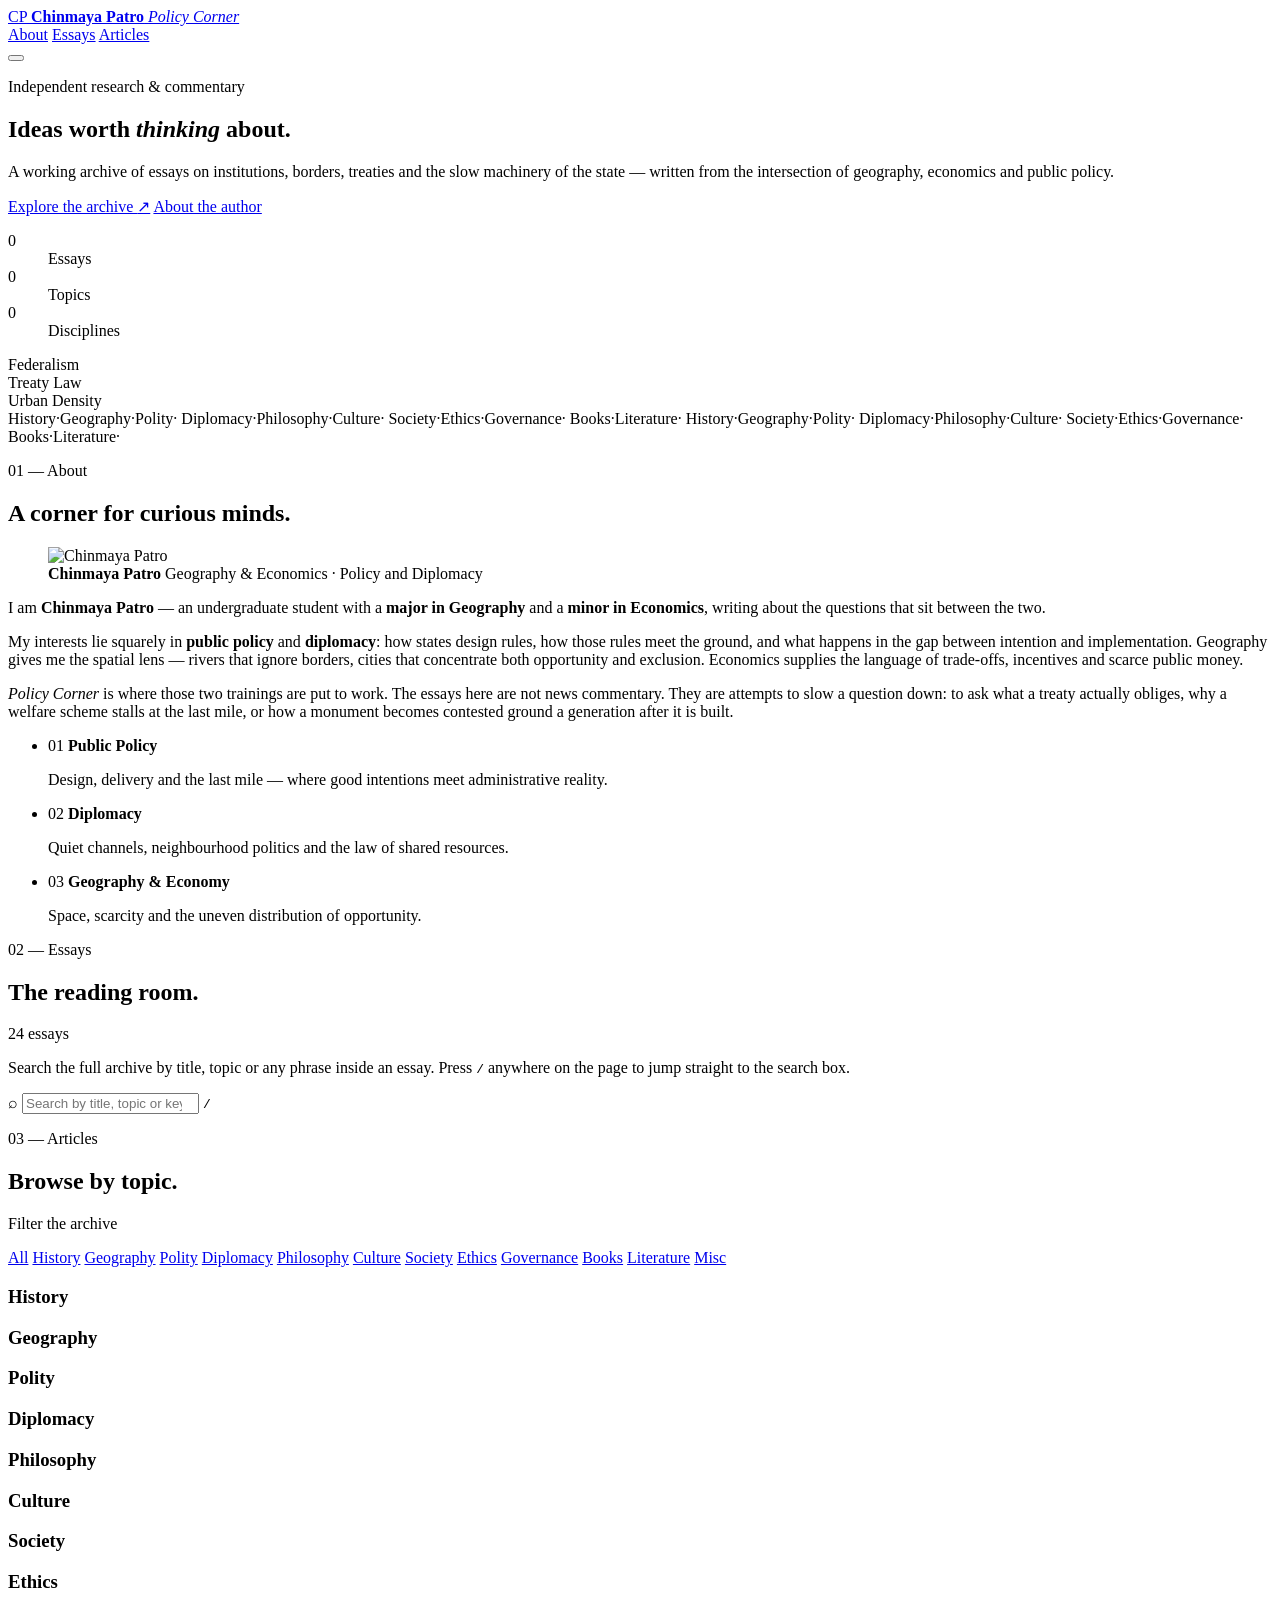
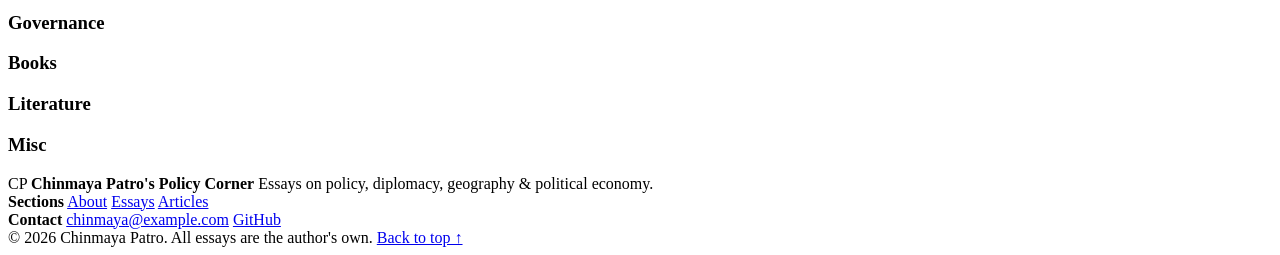
==== commit 925b139b: "Update print statement from 'Hello' to 'Goodbye'" ====
--- a/index.html
+++ b/index.html
@@ -4,371 +4,310 @@
 <meta charset="UTF-8">
 <meta name="viewport" content="width=device-width, initial-scale=1.0">
 <title>Chinmaya Patro's Policy Corner</title>
-<meta name="description" content="Chinmaya Patro's Policy Corner — essays and ideas on policy, society, culture, ecology and global affairs.">
+<meta name="description" content="Essays on public policy, diplomacy, geography and political economy by Chinmaya Patro.">
+<meta name="author" content="Chinmaya Patro">
+<meta property="og:title" content="Chinmaya Patro's Policy Corner">
+<meta property="og:description" content="Essays on public policy, diplomacy, geography and political economy.">
+<meta property="og:type" content="website">
 <link rel="preconnect" href="https://fonts.googleapis.com">
-<link rel="stylesheet" href="styles.css">
+<link rel="preconnect" href="https://fonts.gstatic.com" crossorigin>
+<link href="https://fonts.googleapis.com/css2?family=Source+Serif+4:ital,opsz,wght@0,8..60,400;0,8..60,500;0,8..60,600;0,8..60,700;1,8..60,400&family=Inter:wght@400;500;600;700;800&display=swap" rel="stylesheet">
+<link rel="stylesheet" href="css/styles.css">
 </head>
 <body id="top">
 
-<div class="site-shell">
-  <header class="masthead">
-    <div class="brand-mark">CP</div>
-    <div class="brand-copy">
-      <p class="eyebrow">Independent Ideas &amp; Policy</p>
-      <h1>Chinmaya Patro's <span>Policy Corner</span></h1>
-      <p class="tagline">Essays on policy, society, culture, ecology &amp; strategic affairs.</p>
-    </div>
-  </header>
-
-  <nav class="site-nav">
-    <a href="#about">About</a>
-    <a href="#essays">Essays</a>
-    <a href="#topics">Topics</a>
-  </nav>
+<div class="scroll-progress" id="scroll-progress" aria-hidden="true"></div>
+
+<div class="ambient" aria-hidden="true">
+  <span class="ambient-blob blob-1"></span>
+  <span class="ambient-blob blob-2"></span>
+  <span class="ambient-blob blob-3"></span>
 </div>
 
+<!-- ============ STICKY NAV ============ -->
+<header class="site-nav" id="site-nav">
+  <div class="nav-inner">
+    <a class="brand" href="#top">
+      <span class="brand-mark">CP</span>
+      <span class="brand-copy">
+        <strong>Chinmaya Patro</strong>
+        <em>Policy Corner</em>
+      </span>
+    </a>
+    <nav class="nav-links" aria-label="Primary">
+      <a href="#about" data-nav="about">About</a>
+      <a href="#essays" data-nav="essays">Essays</a>
+      <a href="#topics" data-nav="topics">Articles</a>
+    </nav>
+    <button class="nav-toggle" id="nav-toggle" aria-expanded="false" aria-label="Toggle menu">
+      <span></span><span></span><span></span>
+    </button>
+  </div>
+</header>
+
 <!-- ============ HERO ============ -->
-<section class="hero site-shell">
-  <div class="hero-copy">
-    <p class="section-kicker">The Policy Corner</p>
-    <h2>Ideas worth <em>thinking</em> about.</h2>
-    <p class="hero-lede">A growing collection of essays that looks beyond headlines to examine institutions, ideas, people, places and the forces shaping public life.</p>
-    <a class="hero-cta" href="#topics">Explore the essays ↗</a>
-  </div>
-  <div class="hero-art" aria-hidden="true">
-    <div class="orbit orbit-two"></div>
-    <div class="orbit"></div>
-    <div class="sun"></div>
-    <span class="dot dot-a"></span>
-    <span class="dot dot-b"></span>
-    <span class="dot dot-c"></span>
+<section class="hero">
+  <div class="shell hero-grid">
+    <div class="hero-copy">
+      <p class="eyebrow">Independent research &amp; commentary</p>
+      <h1>Ideas worth <em>thinking</em> about.</h1>
+      <p class="hero-lede">
+        A working archive of essays on institutions, borders, treaties and the slow
+        machinery of the state — written from the intersection of geography,
+        economics and public policy.
+      </p>
+      <div class="hero-actions">
+        <a class="btn btn-primary" href="#topics">Explore the archive <span>↗</span></a>
+        <a class="btn btn-ghost" href="#about">About the author</a>
+      </div>
+      <dl class="hero-stats">
+        <div><dt data-count="24">0</dt><dd>Essays</dd></div>
+        <div><dt data-count="12">0</dt><dd>Topics</dd></div>
+        <div><dt data-count="3">0</dt><dd>Disciplines</dd></div>
+      </dl>
+    </div>
+
+    <div class="hero-art" aria-hidden="true">
+      <div class="orb-stage">
+        <div class="orb-glow"></div>
+        <div class="orb-core"></div>
+        <div class="orb-ring ring-1"><span class="orb-node"></span></div>
+        <div class="orb-ring ring-2"><span class="orb-node"></span></div>
+        <div class="orb-ring ring-3"><span class="orb-node"></span></div>
+        <div class="orb-ring ring-4"></div>
+      </div>
+      <div class="float-card fc-1"><span>Federalism</span></div>
+      <div class="float-card fc-2"><span>Treaty Law</span></div>
+      <div class="float-card fc-3"><span>Urban Density</span></div>
+    </div>
+  </div>
+  <div class="hero-marquee" aria-hidden="true">
+    <div class="marquee-track">
+      <span>History</span><span>·</span><span>Geography</span><span>·</span><span>Polity</span><span>·</span>
+      <span>Diplomacy</span><span>·</span><span>Philosophy</span><span>·</span><span>Culture</span><span>·</span>
+      <span>Society</span><span>·</span><span>Ethics</span><span>·</span><span>Governance</span><span>·</span>
+      <span>Books</span><span>·</span><span>Literature</span><span>·</span>
+      <span>History</span><span>·</span><span>Geography</span><span>·</span><span>Polity</span><span>·</span>
+      <span>Diplomacy</span><span>·</span><span>Philosophy</span><span>·</span><span>Culture</span><span>·</span>
+      <span>Society</span><span>·</span><span>Ethics</span><span>·</span><span>Governance</span><span>·</span>
+      <span>Books</span><span>·</span><span>Literature</span><span>·</span>
+    </div>
   </div>
 </section>
 
 <main>
 
-  <!-- ============ SECTION 1: ABOUT ============ -->
-  <section id="about" class="about-section">
-    <div class="site-shell">
-      <p class="section-kicker">About</p>
-      <div class="section-heading"><h2>A corner for <span>curious minds</span>.</h2></div>
+  <!-- ============ SECTION 1 : ABOUT ============ -->
+  <section id="about" class="section about-section">
+    <div class="shell">
+      <p class="section-kicker">01 — About</p>
+      <h2 class="section-heading">A corner for <span>curious minds</span>.</h2>
+
       <div class="about-grid">
-        <p class="about-lede">Chinmaya Patro's Policy Corner is a space for thoughtful essays, questions and conversations about the public world.</p>
+        <!-- ==== YOUR PHOTO GOES HERE ==== -->
+        <figure class="photo-frame" data-tilt>
+          <div class="photo-inner">
+            <img src="images/chinmaya.jpg" alt="Chinmaya Patro" loading="lazy">
+            <div class="photo-glare"></div>
+          </div>
+          <figcaption>
+            <strong>Chinmaya Patro</strong>
+            <span>Geography &amp; Economics · Policy and Diplomacy</span>
+          </figcaption>
+        </figure>
+
         <div class="about-text">
-          <p>The collection brings together policy, history, geography, climate, society, international affairs, economics, ethics and literature in one accessible reading room.</p>
-          <p>Use the topics below to browse by theme, or search the archive for a particular idea, argument or keyword.</p>
+          <p class="about-lede">
+            I am <strong>Chinmaya Patro</strong> — an undergraduate student with a
+            <strong>major in Geography</strong> and a <strong>minor in Economics</strong>,
+            writing about the questions that sit between the two.
+          </p>
+          <p>
+            My interests lie squarely in <strong>public policy</strong> and <strong>diplomacy</strong>:
+            how states design rules, how those rules meet the ground, and what happens in the
+            gap between intention and implementation. Geography gives me the spatial lens —
+            rivers that ignore borders, cities that concentrate both opportunity and exclusion.
+            Economics supplies the language of trade-offs, incentives and scarce public money.
+          </p>
+          <p>
+            <em>Policy Corner</em> is where those two trainings are put to work. The essays here
+            are not news commentary. They are attempts to slow a question down: to ask what a
+            treaty actually obliges, why a welfare scheme stalls at the last mile, or how a
+            monument becomes contested ground a generation after it is built.
+          </p>
+
+          <ul class="about-pillars">
+            <li>
+              <span class="pillar-num">01</span>
+              <strong>Public Policy</strong>
+              <p>Design, delivery and the last mile — where good intentions meet administrative reality.</p>
+            </li>
+            <li>
+              <span class="pillar-num">02</span>
+              <strong>Diplomacy</strong>
+              <p>Quiet channels, neighbourhood politics and the law of shared resources.</p>
+            </li>
+            <li>
+              <span class="pillar-num">03</span>
+              <strong>Geography &amp; Economy</strong>
+              <p>Space, scarcity and the uneven distribution of opportunity.</p>
+            </li>
+          </ul>
         </div>
       </div>
     </div>
   </section>
 
-  <!-- ============ SECTION 2: ESSAYS (search entry point) ============ -->
-  <section id="essays" class="essays-section">
-    <div class="site-shell">
+  <!-- ============ SECTION 2 : ESSAYS ============ -->
+  <section id="essays" class="section essays-section">
+    <div class="shell">
       <div class="essays-heading">
         <div>
-          <p class="section-kicker">Essays</p>
-          <div class="section-heading"><h2>The <span>reading room</span>.</h2></div>
+          <p class="section-kicker">02 — Essays</p>
+          <h2 class="section-heading">The <span>reading room</span>.</h2>
         </div>
-        <p class="essay-count">12 essays</p>
-      </div>
+        <p class="essay-count" id="essay-count">24 essays</p>
+      </div>
+
+      <p class="section-lede">
+        Search the full archive by title, topic or any phrase inside an essay.
+        Press <kbd>/</kbd> anywhere on the page to jump straight to the search box.
+      </p>
 
       <div class="search-container">
-        <label class="search-label" for="essay-search">Search the archive</label>
         <div class="search-wrap">
           <span class="search-icon">⌕</span>
-          <input class="search-input" id="essay-search" type="search" placeholder="Search by title, topic or keyword">
+          <input class="search-input" id="search-box" type="search"
+                 placeholder="Search by title, topic or keyword…"
+                 aria-label="Search the essay archive" autocomplete="off">
           <kbd>/</kbd>
         </div>
       </div>
     </div>
   </section>
 
-  <!-- ============ SECTION 3: TOPICS (articles listed topic-wise) ============ -->
-  <section id="topics" class="essays-section">
-    <div class="site-shell">
-      <p class="section-kicker">Topics</p>
-      <div class="section-heading"><h2>Browse by <span>topic</span>.</h2></div>
+  <!-- ============ SECTION 3 : ARTICLES (topic-wise) ============ -->
+  <section id="topics" class="section topics-section">
+    <div class="shell">
+      <p class="section-kicker">03 — Articles</p>
+      <h2 class="section-heading">Browse by <span>topic</span>.</h2>
 
       <div class="topic-area">
-        <p class="topic-label">Jump to a topic</p>
-        <nav class="topic-nav">
-          <a class="topic-btn" href="#topic-history">History</a>
-          <a class="topic-btn" href="#topic-geography">Geography</a>
-          <a class="topic-btn" href="#topic-polity">Polity</a>
-          <a class="topic-btn" href="#topic-diplomacy">Diplomacy</a>
-          <a class="topic-btn" href="#topic-philosophy">Philosophy</a>
-          <a class="topic-btn" href="#topic-culture">Culture</a>
-          <a class="topic-btn" href="#topic-society">Society</a>
-          <a class="topic-btn" href="#topic-ethics">Ethics</a>
-          <a class="topic-btn" href="#topic-governance">Governance</a>
-          <a class="topic-btn" href="#topic-books">Books</a>
-          <a class="topic-btn" href="#topic-literature">Literature</a>
-          <a class="topic-btn" href="#topic-misc">Misc</a>
+        <p class="topic-label">Filter the archive</p>
+        <nav class="topic-nav" aria-label="Topics">
+          <a class="topic-btn active" href="#topics" data-topic="all">All</a>
+          <a class="topic-btn" href="#topic-history" data-topic="history">History</a>
+          <a class="topic-btn" href="#topic-geography" data-topic="geography">Geography</a>
+          <a class="topic-btn" href="#topic-polity" data-topic="polity">Polity</a>
+          <a class="topic-btn" href="#topic-diplomacy" data-topic="diplomacy">Diplomacy</a>
+          <a class="topic-btn" href="#topic-philosophy" data-topic="philosophy">Philosophy</a>
+          <a class="topic-btn" href="#topic-culture" data-topic="culture">Culture</a>
+          <a class="topic-btn" href="#topic-society" data-topic="society">Society</a>
+          <a class="topic-btn" href="#topic-ethics" data-topic="ethics">Ethics</a>
+          <a class="topic-btn" href="#topic-governance" data-topic="governance">Governance</a>
+          <a class="topic-btn" href="#topic-books" data-topic="books">Books</a>
+          <a class="topic-btn" href="#topic-literature" data-topic="literature">Literature</a>
+          <a class="topic-btn" href="#topic-misc" data-topic="misc">Misc</a>
         </nav>
       </div>
 
-      <!-- ---- History ---- -->
+      <!-- Topic groups are filled by js/app.js. Do not add cards by hand. -->
       <div class="topic-group" id="topic-history">
-        <h3 class="topic-group-title">History</h3>
-        <div class="article-grid">
-          <!-- duplicate this card to add more essays in this topic -->
-          <article class="article-card" style="--delay:0ms">
-            <span class="article-index">01</span>
-            <div>
-              <div class="meta-header">
-                <span class="meta-topic">History</span><span class="meta-dot">•</span>
-                <time datetime="2026-09-01">1 Sep 2026</time><span class="meta-dot">•</span>
-                <span>6 min read</span>
-              </div>
-              <h4 class="article-title"><a href="#">Essay title goes here</a></h4>
-              <p class="article-summary">One or two line summary of the essay's argument goes here.</p>
-              <a class="read-link" href="#">Read essay <span>→</span></a>
-            </div>
-          </article>
-        </div>
-      </div>
-
-      <!-- ---- Geography ---- -->
+        <h3 class="topic-group-title"><span>History</span><i></i></h3>
+        <div class="article-grid"></div>
+      </div>
+
       <div class="topic-group" id="topic-geography">
-        <h3 class="topic-group-title">Geography</h3>
-        <div class="article-grid">
-          <article class="article-card" style="--delay:0ms">
-            <span class="article-index">01</span>
-            <div>
-              <div class="meta-header">
-                <span class="meta-topic">Geography</span><span class="meta-dot">•</span>
-                <time datetime="2026-09-01">1 Sep 2026</time><span class="meta-dot">•</span>
-                <span>6 min read</span>
-              </div>
-              <h4 class="article-title"><a href="#">Essay title goes here</a></h4>
-              <p class="article-summary">One or two line summary of the essay's argument goes here.</p>
-              <a class="read-link" href="#">Read essay <span>→</span></a>
-            </div>
-          </article>
-        </div>
-      </div>
-
-      <!-- ---- Polity ---- -->
+        <h3 class="topic-group-title"><span>Geography</span><i></i></h3>
+        <div class="article-grid"></div>
+      </div>
+
       <div class="topic-group" id="topic-polity">
-        <h3 class="topic-group-title">Polity</h3>
-        <div class="article-grid">
-          <article class="article-card" style="--delay:0ms">
-            <span class="article-index">01</span>
-            <div>
-              <div class="meta-header">
-                <span class="meta-topic">Polity</span><span class="meta-dot">•</span>
-                <time datetime="2026-09-01">1 Sep 2026</time><span class="meta-dot">•</span>
-                <span>6 min read</span>
-              </div>
-              <h4 class="article-title"><a href="#">Essay title goes here</a></h4>
-              <p class="article-summary">One or two line summary of the essay's argument goes here.</p>
-              <a class="read-link" href="#">Read essay <span>→</span></a>
-            </div>
-          </article>
-        </div>
-      </div>
-
-      <!-- ---- Diplomacy ---- -->
+        <h3 class="topic-group-title"><span>Polity</span><i></i></h3>
+        <div class="article-grid"></div>
+      </div>
+
       <div class="topic-group" id="topic-diplomacy">
-        <h3 class="topic-group-title">Diplomacy</h3>
-        <div class="article-grid">
-          <article class="article-card" style="--delay:0ms">
-            <span class="article-index">01</span>
-            <div>
-              <div class="meta-header">
-                <span class="meta-topic">Diplomacy</span><span class="meta-dot">•</span>
-                <time datetime="2026-09-01">1 Sep 2026</time><span class="meta-dot">•</span>
-                <span>6 min read</span>
-              </div>
-              <h4 class="article-title"><a href="#">Essay title goes here</a></h4>
-              <p class="article-summary">One or two line summary of the essay's argument goes here.</p>
-              <a class="read-link" href="#">Read essay <span>→</span></a>
-            </div>
-          </article>
-        </div>
-      </div>
-
-      <!-- ---- Philosophy ---- -->
+        <h3 class="topic-group-title"><span>Diplomacy</span><i></i></h3>
+        <div class="article-grid"></div>
+      </div>
+
       <div class="topic-group" id="topic-philosophy">
-        <h3 class="topic-group-title">Philosophy</h3>
-        <div class="article-grid">
-          <article class="article-card" style="--delay:0ms">
-            <span class="article-index">01</span>
-            <div>
-              <div class="meta-header">
-                <span class="meta-topic">Philosophy</span><span class="meta-dot">•</span>
-                <time datetime="2026-09-01">1 Sep 2026</time><span class="meta-dot">•</span>
-                <span>6 min read</span>
-              </div>
-              <h4 class="article-title"><a href="#">Essay title goes here</a></h4>
-              <p class="article-summary">One or two line summary of the essay's argument goes here.</p>
-              <a class="read-link" href="#">Read essay <span>→</span></a>
-            </div>
-          </article>
-        </div>
-      </div>
-
-      <!-- ---- Culture ---- -->
+        <h3 class="topic-group-title"><span>Philosophy</span><i></i></h3>
+        <div class="article-grid"></div>
+      </div>
+
       <div class="topic-group" id="topic-culture">
-        <h3 class="topic-group-title">Culture</h3>
-        <div class="article-grid">
-          <article class="article-card" style="--delay:0ms">
-            <span class="article-index">01</span>
-            <div>
-              <div class="meta-header">
-                <span class="meta-topic">Culture</span><span class="meta-dot">•</span>
-                <time datetime="2026-09-01">1 Sep 2026</time><span class="meta-dot">•</span>
-                <span>6 min read</span>
-              </div>
-              <h4 class="article-title"><a href="#">Essay title goes here</a></h4>
-              <p class="article-summary">One or two line summary of the essay's argument goes here.</p>
-              <a class="read-link" href="#">Read essay <span>→</span></a>
-            </div>
-          </article>
-        </div>
-      </div>
-
-      <!-- ---- Society ---- -->
+        <h3 class="topic-group-title"><span>Culture</span><i></i></h3>
+        <div class="article-grid"></div>
+      </div>
+
       <div class="topic-group" id="topic-society">
-        <h3 class="topic-group-title">Society</h3>
-        <div class="article-grid">
-          <article class="article-card" style="--delay:0ms">
-            <span class="article-index">01</span>
-            <div>
-              <div class="meta-header">
-                <span class="meta-topic">Society</span><span class="meta-dot">•</span>
-                <time datetime="2026-09-01">1 Sep 2026</time><span class="meta-dot">•</span>
-                <span>6 min read</span>
-              </div>
-              <h4 class="article-title"><a href="#">Essay title goes here</a></h4>
-              <p class="article-summary">One or two line summary of the essay's argument goes here.</p>
-              <a class="read-link" href="#">Read essay <span>→</span></a>
-            </div>
-          </article>
-        </div>
-      </div>
-
-      <!-- ---- Ethics ---- -->
+        <h3 class="topic-group-title"><span>Society</span><i></i></h3>
+        <div class="article-grid"></div>
+      </div>
+
       <div class="topic-group" id="topic-ethics">
-        <h3 class="topic-group-title">Ethics</h3>
-        <div class="article-grid">
-          <article class="article-card" style="--delay:0ms">
-            <span class="article-index">01</span>
-            <div>
-              <div class="meta-header">
-                <span class="meta-topic">Ethics</span><span class="meta-dot">•</span>
-                <time datetime="2026-09-01">1 Sep 2026</time><span class="meta-dot">•</span>
-                <span>6 min read</span>
-              </div>
-              <h4 class="article-title"><a href="#">Essay title goes here</a></h4>
-              <p class="article-summary">One or two line summary of the essay's argument goes here.</p>
-              <a class="read-link" href="#">Read essay <span>→</span></a>
-            </div>
-          </article>
-        </div>
-      </div>
-
-      <!-- ---- Governance ---- -->
+        <h3 class="topic-group-title"><span>Ethics</span><i></i></h3>
+        <div class="article-grid"></div>
+      </div>
+
       <div class="topic-group" id="topic-governance">
-        <h3 class="topic-group-title">Governance</h3>
-        <div class="article-grid">
-          <article class="article-card" style="--delay:0ms">
-            <span class="article-index">01</span>
-            <div>
-              <div class="meta-header">
-                <span class="meta-topic">Governance</span><span class="meta-dot">•</span>
-                <time datetime="2026-09-01">1 Sep 2026</time><span class="meta-dot">•</span>
-                <span>6 min read</span>
-              </div>
-              <h4 class="article-title"><a href="#">Essay title goes here</a></h4>
-              <p class="article-summary">One or two line summary of the essay's argument goes here.</p>
-              <a class="read-link" href="#">Read essay <span>→</span></a>
-            </div>
-          </article>
-        </div>
-      </div>
-
-      <!-- ---- Books ---- -->
+        <h3 class="topic-group-title"><span>Governance</span><i></i></h3>
+        <div class="article-grid"></div>
+      </div>
+
       <div class="topic-group" id="topic-books">
-        <h3 class="topic-group-title">Books</h3>
-        <div class="article-grid">
-          <article class="article-card" style="--delay:0ms">
-            <span class="article-index">01</span>
-            <div>
-              <div class="meta-header">
-                <span class="meta-topic">Books</span><span class="meta-dot">•</span>
-                <time datetime="2026-09-01">1 Sep 2026</time><span class="meta-dot">•</span>
-                <span>6 min read</span>
-              </div>
-              <h4 class="article-title"><a href="#">Essay title goes here</a></h4>
-              <p class="article-summary">One or two line summary of the essay's argument goes here.</p>
-              <a class="read-link" href="#">Read essay <span>→</span></a>
-            </div>
-          </article>
-        </div>
-      </div>
-
-      <!-- ---- Literature ---- -->
+        <h3 class="topic-group-title"><span>Books</span><i></i></h3>
+        <div class="article-grid"></div>
+      </div>
+
       <div class="topic-group" id="topic-literature">
-        <h3 class="topic-group-title">Literature</h3>
-        <div class="article-grid">
-          <article class="article-card" style="--delay:0ms">
-            <span class="article-index">01</span>
-            <div>
-              <div class="meta-header">
-                <span class="meta-topic">Literature</span><span class="meta-dot">•</span>
-                <time datetime="2026-09-01">1 Sep 2026</time><span class="meta-dot">•</span>
-                <span>6 min read</span>
-              </div>
-              <h4 class="article-title"><a href="#">Essay title goes here</a></h4>
-              <p class="article-summary">One or two line summary of the essay's argument goes here.</p>
-              <a class="read-link" href="#">Read essay <span>→</span></a>
-            </div>
-          </article>
-        </div>
-      </div>
-
-      <!-- ---- Misc ---- -->
+        <h3 class="topic-group-title"><span>Literature</span><i></i></h3>
+        <div class="article-grid"></div>
+      </div>
+
       <div class="topic-group" id="topic-misc">
-        <h3 class="topic-group-title">Misc</h3>
-        <div class="article-grid">
-          <article class="article-card" style="--delay:0ms">
-            <span class="article-index">01</span>
-            <div>
-              <div class="meta-header">
-                <span class="meta-topic">Misc</span><span class="meta-dot">•</span>
-                <time datetime="2026-09-01">1 Sep 2026</time><span class="meta-dot">•</span>
-                <span>6 min read</span>
-              </div>
-              <h4 class="article-title"><a href="#">Essay title goes here</a></h4>
-              <p class="article-summary">One or two line summary of the essay's argument goes here.</p>
-              <a class="read-link" href="#">Read essay <span>→</span></a>
-            </div>
-          </article>
-        </div>
-      </div>
-
+        <h3 class="topic-group-title"><span>Misc</span><i></i></h3>
+        <div class="article-grid"></div>
+      </div>
+
+      <div class="empty-state" id="global-empty-state" hidden>
+        <p class="empty-mark">⌕</p>
+        <h4>No essays match that search.</h4>
+        <p>Try a shorter phrase, or press <kbd>Esc</kbd> to clear the search box.</p>
+      </div>
     </div>
   </section>
 
 </main>
 
-<footer class="site-footer site-shell">
-  <div>
-    <strong>Chinmaya Patro's Policy Corner</strong>
-    <span>Ideas, essays &amp; public questions.</span>
-  </div>
-  <div>
-    <strong>Contact</strong>
-    <a href="mailto:you@example.com">you@example.com</a>
-  </div>
-  <div>
-    <strong>Elsewhere</strong>
-    <a href="https://github.com/chintaduchinmaya456" target="_blank" rel="noopener">GitHub</a>
-  </div>
-  <a class="back-link" href="#top">Back to top ↑</a>
+<footer class="site-footer">
+  <div class="shell footer-grid">
+    <div class="footer-col footer-brand">
+      <span class="brand-mark">CP</span>
+      <strong>Chinmaya Patro's Policy Corner</strong>
+      <span>Essays on policy, diplomacy, geography &amp; political economy.</span>
+    </div>
+    <div class="footer-col">
+      <strong>Sections</strong>
+      <a href="#about">About</a>
+      <a href="#essays">Essays</a>
+      <a href="#topics">Articles</a>
+    </div>
+    <div class="footer-col">
+      <strong>Contact</strong>
+      <a href="mailto:chinmaya@example.com">chinmaya@example.com</a>
+      <a href="https://github.com/chintaduchinmaya456" target="_blank" rel="noopener">GitHub</a>
+    </div>
+  </div>
+  <div class="shell footer-base">
+    <span>© <span id="year">2026</span> Chinmaya Patro. All essays are the author's own.</span>
+    <a class="back-link" href="#top">Back to top ↑</a>
+  </div>
 </footer>
 
+<script src="js/data.js"></script>
+<script src="js/app.js"></script>
 </body>
 </html>
